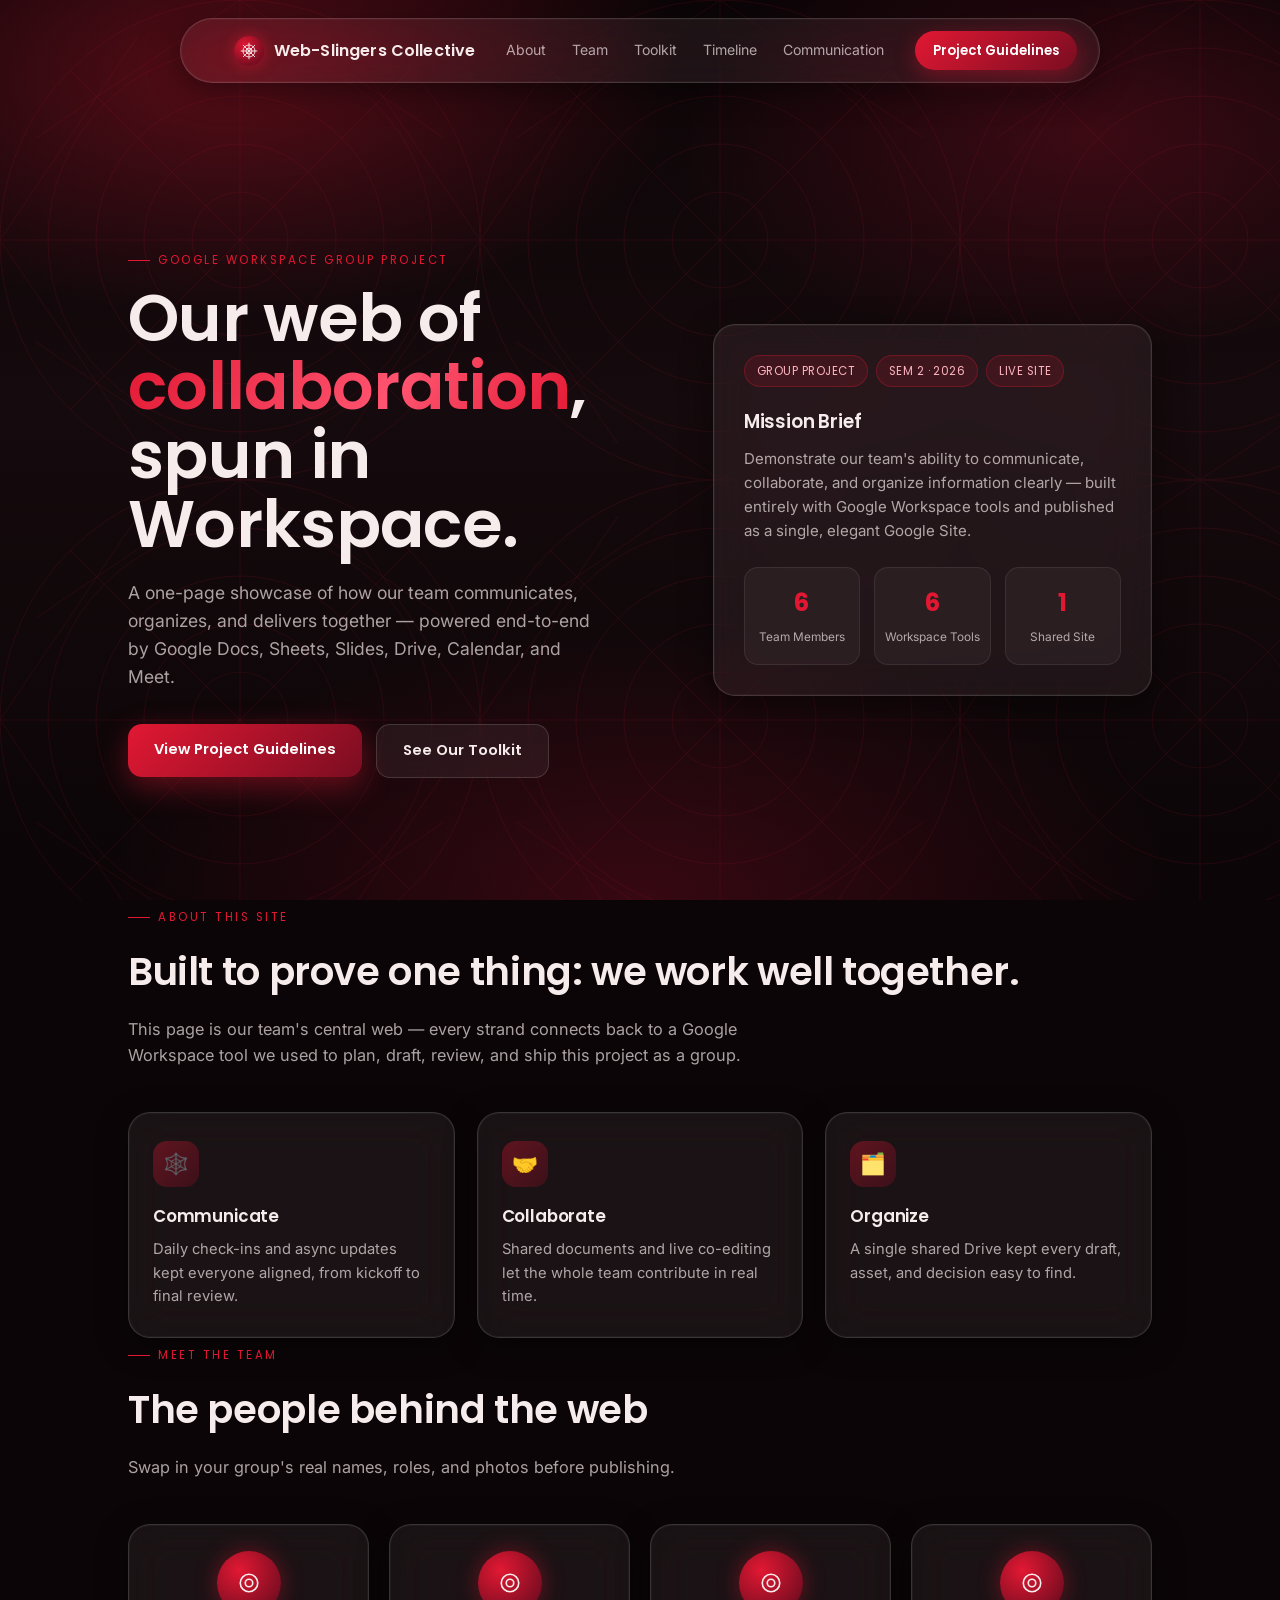
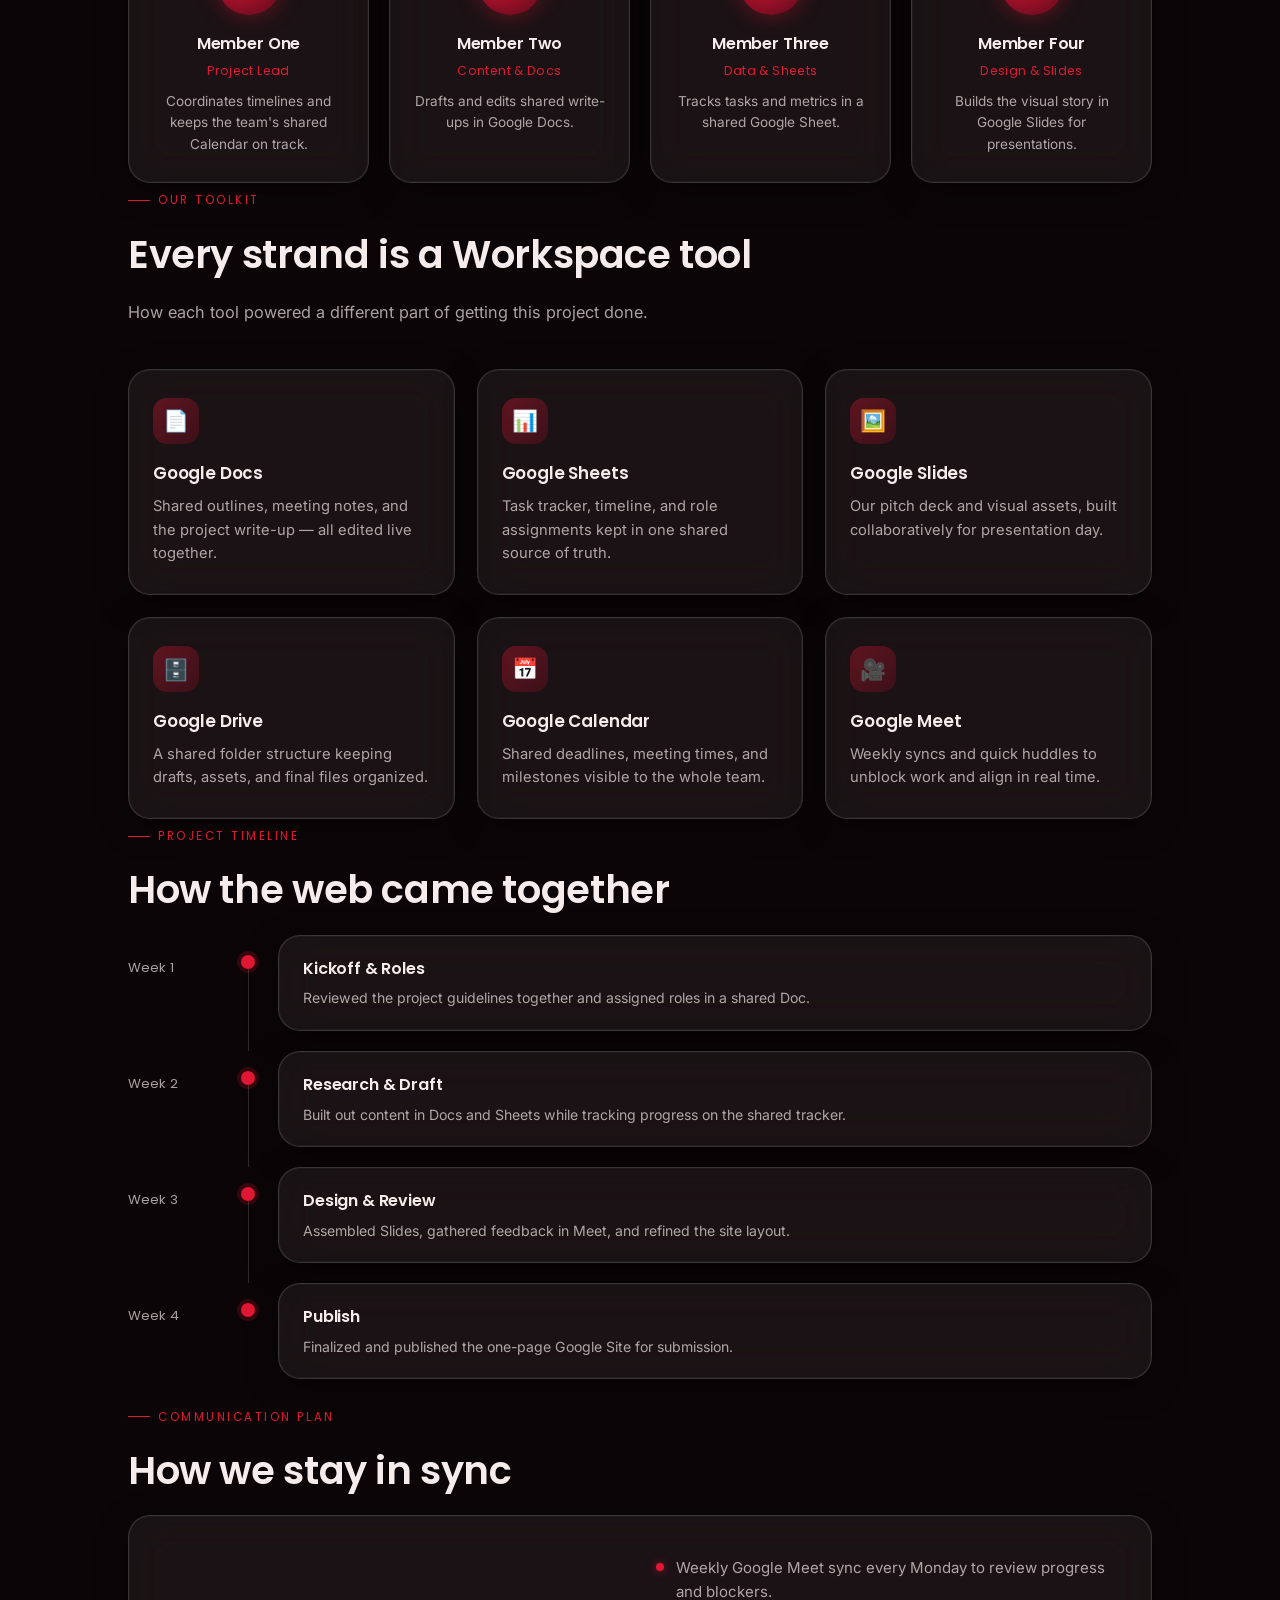
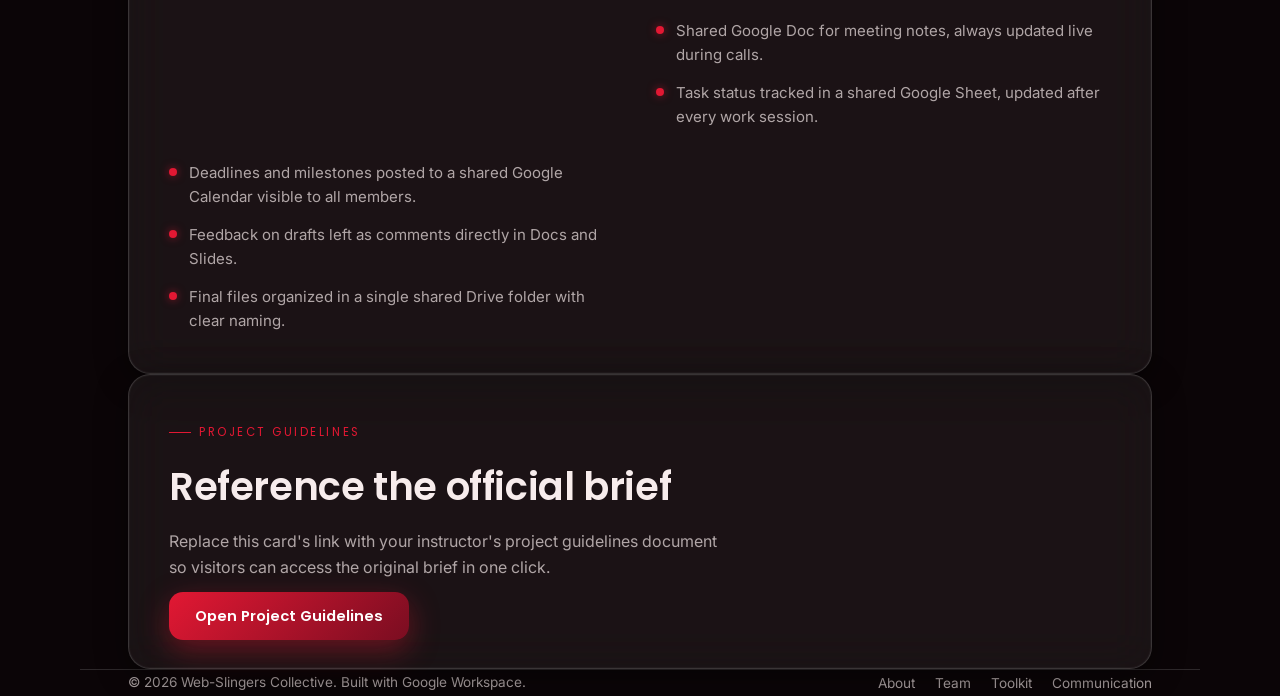
==== spiderman-brand-kit/index.html @ 22da1ca7 "Add Spider-Man-inspired brand kit draft for Google Site Elegant crimson, liquid-glass one-page mocku" ====
<!DOCTYPE html>
<html lang="en">
<head>
<meta charset="UTF-8" />
<meta name="viewport" content="width=device-width, initial-scale=1.0" />
<title>Web-Slingers Collective — Google Workspace Project</title>
<meta name="description" content="Brand kit draft: a Spider-Man-inspired, elegant crimson, liquid-glass one-page site demonstrating team communication, collaboration, and organization with Google Workspace." />
<link rel="preconnect" href="https://fonts.googleapis.com">
<link rel="preconnect" href="https://fonts.gstatic.com" crossorigin>
<link href="https://fonts.googleapis.com/css2?family=Poppins:wght@500;600;700&family=Inter:wght@400;500;600&display=swap" rel="stylesheet">
<link rel="icon" href="data:image/svg+xml,%3Csvg xmlns='http://www.w3.org/2000/svg' viewBox='0 0 32 32'%3E%3Ccircle cx='16' cy='16' r='16' fill='%23b3122f'/%3E%3Cg stroke='%23f7ecec' stroke-width='1' fill='none'%3E%3Ccircle cx='16' cy='16' r='6'/%3E%3Ccircle cx='16' cy='16' r='11'/%3E%3Cline x1='16' y1='2' x2='16' y2='30'/%3E%3Cline x1='2' y1='16' x2='30' y2='16'/%3E%3Cline x1='6' y1='6' x2='26' y2='26'/%3E%3Cline x1='26' y1='6' x2='6' y2='26'/%3E%3C/g%3E%3C/svg%3E">
<link rel="stylesheet" href="styles.css" />
</head>
<body>

<div class="web-backdrop" aria-hidden="true"></div>
<div class="web-lines" aria-hidden="true"></div>

<nav class="glass">
  <div class="brand">
    <span class="brand-mark">
      <svg viewBox="0 0 24 24" fill="none" stroke="#f7ecec" stroke-width="1.2"><circle cx="12" cy="12" r="4"/><circle cx="12" cy="12" r="8"/><line x1="12" y1="1" x2="12" y2="23"/><line x1="1" y1="12" x2="23" y2="12"/><line x1="4" y1="4" x2="20" y2="20"/><line x1="20" y1="4" x2="4" y2="20"/></svg>
    </span>
    Web-Slingers Collective
  </div>
  <ul class="nav-links">
    <li><a href="#about">About</a></li>
    <li><a href="#team">Team</a></li>
    <li><a href="#toolkit">Toolkit</a></li>
    <li><a href="#timeline">Timeline</a></li>
    <li><a href="#comms">Communication</a></li>
  </ul>
  <a class="nav-cta" href="#guidelines">Project Guidelines</a>
</nav>

<main>

  <!-- HERO -->
  <section class="hero wrap">
    <div class="hero-grid">
      <div>
        <p class="eyebrow">Google Workspace Group Project</p>
        <h1>Our web of <span>collaboration</span>, spun in Workspace.</h1>
        <p class="lede">
          A one-page showcase of how our team communicates, organizes, and delivers together —
          powered end-to-end by Google Docs, Sheets, Slides, Drive, Calendar, and Meet.
        </p>
        <div class="hero-actions">
          <a class="btn-primary" href="#guidelines">View Project Guidelines</a>
          <a class="btn-ghost" href="#toolkit">See Our Toolkit</a>
        </div>
      </div>

      <div class="hero-card glass">
        <div class="tag-row">
          <span class="tag">GROUP PROJECT</span>
          <span class="tag">SEM 2 · 2026</span>
          <span class="tag">LIVE SITE</span>
        </div>
        <h3>Mission Brief</h3>
        <p style="color:var(--text-muted); font-size:0.94rem; margin-top:10px;">
          Demonstrate our team's ability to communicate, collaborate, and organize
          information clearly — built entirely with Google Workspace tools and
          published as a single, elegant Google Site.
        </p>
        <div class="stat-row">
          <div class="stat"><strong>6</strong><span>Team Members</span></div>
          <div class="stat"><strong>6</strong><span>Workspace Tools</span></div>
          <div class="stat"><strong>1</strong><span>Shared Site</span></div>
        </div>
      </div>
    </div>
  </section>

  <!-- ABOUT -->
  <section id="about" class="wrap">
    <p class="eyebrow">About This Site</p>
    <h2>Built to prove one thing: we work well together.</h2>
    <p class="section-lede">
      This page is our team's central web — every strand connects back to a Google Workspace
      tool we used to plan, draft, review, and ship this project as a group.
    </p>
    <div class="card-grid">
      <div class="card glass">
        <div class="card-icon">🕸️</div>
        <h3>Communicate</h3>
        <p>Daily check-ins and async updates kept everyone aligned, from kickoff to final review.</p>
      </div>
      <div class="card glass">
        <div class="card-icon">🤝</div>
        <h3>Collaborate</h3>
        <p>Shared documents and live co-editing let the whole team contribute in real time.</p>
      </div>
      <div class="card glass">
        <div class="card-icon">🗂️</div>
        <h3>Organize</h3>
        <p>A single shared Drive kept every draft, asset, and decision easy to find.</p>
      </div>
    </div>
  </section>

  <!-- TEAM -->
  <section id="team" class="wrap">
    <p class="eyebrow">Meet the Team</p>
    <h2>The people behind the web</h2>
    <p class="section-lede">Swap in your group's real names, roles, and photos before publishing.</p>
    <div class="team-grid">
      <div class="member glass">
        <div class="avatar"><svg viewBox="0 0 24 24" fill="none" stroke="#f7ecec" stroke-width="1.3"><circle cx="12" cy="12" r="3"/><circle cx="12" cy="12" r="7"/></svg></div>
        <h3>Member One</h3>
        <p class="role">Project Lead</p>
        <p class="desc">Coordinates timelines and keeps the team's shared Calendar on track.</p>
      </div>
      <div class="member glass">
        <div class="avatar"><svg viewBox="0 0 24 24" fill="none" stroke="#f7ecec" stroke-width="1.3"><circle cx="12" cy="12" r="3"/><circle cx="12" cy="12" r="7"/></svg></div>
        <h3>Member Two</h3>
        <p class="role">Content &amp; Docs</p>
        <p class="desc">Drafts and edits shared write-ups in Google Docs.</p>
      </div>
      <div class="member glass">
        <div class="avatar"><svg viewBox="0 0 24 24" fill="none" stroke="#f7ecec" stroke-width="1.3"><circle cx="12" cy="12" r="3"/><circle cx="12" cy="12" r="7"/></svg></div>
        <h3>Member Three</h3>
        <p class="role">Data &amp; Sheets</p>
        <p class="desc">Tracks tasks and metrics in a shared Google Sheet.</p>
      </div>
      <div class="member glass">
        <div class="avatar"><svg viewBox="0 0 24 24" fill="none" stroke="#f7ecec" stroke-width="1.3"><circle cx="12" cy="12" r="3"/><circle cx="12" cy="12" r="7"/></svg></div>
        <h3>Member Four</h3>
        <p class="role">Design &amp; Slides</p>
        <p class="desc">Builds the visual story in Google Slides for presentations.</p>
      </div>
    </div>
  </section>

  <!-- TOOLKIT -->
  <section id="toolkit" class="wrap">
    <p class="eyebrow">Our Toolkit</p>
    <h2>Every strand is a Workspace tool</h2>
    <p class="section-lede">How each tool powered a different part of getting this project done.</p>
    <div class="card-grid">
      <div class="card glass">
        <div class="card-icon">📄</div>
        <h3>Google Docs</h3>
        <p>Shared outlines, meeting notes, and the project write-up — all edited live together.</p>
      </div>
      <div class="card glass">
        <div class="card-icon">📊</div>
        <h3>Google Sheets</h3>
        <p>Task tracker, timeline, and role assignments kept in one shared source of truth.</p>
      </div>
      <div class="card glass">
        <div class="card-icon">🖼️</div>
        <h3>Google Slides</h3>
        <p>Our pitch deck and visual assets, built collaboratively for presentation day.</p>
      </div>
      <div class="card glass">
        <div class="card-icon">🗄️</div>
        <h3>Google Drive</h3>
        <p>A shared folder structure keeping drafts, assets, and final files organized.</p>
      </div>
      <div class="card glass">
        <div class="card-icon">📅</div>
        <h3>Google Calendar</h3>
        <p>Shared deadlines, meeting times, and milestones visible to the whole team.</p>
      </div>
      <div class="card glass">
        <div class="card-icon">🎥</div>
        <h3>Google Meet</h3>
        <p>Weekly syncs and quick huddles to unblock work and align in real time.</p>
      </div>
    </div>
  </section>

  <!-- TIMELINE -->
  <section id="timeline" class="wrap">
    <p class="eyebrow">Project Timeline</p>
    <h2>How the web came together</h2>
    <div class="timeline">
      <div class="timeline-item">
        <div class="tl-date">Week 1</div>
        <div class="tl-line"><div class="tl-dot"></div><div class="tl-bar"></div></div>
        <div class="tl-card glass"><h3>Kickoff &amp; Roles</h3><p>Reviewed the project guidelines together and assigned roles in a shared Doc.</p></div>
      </div>
      <div class="timeline-item">
        <div class="tl-date">Week 2</div>
        <div class="tl-line"><div class="tl-dot"></div><div class="tl-bar"></div></div>
        <div class="tl-card glass"><h3>Research &amp; Draft</h3><p>Built out content in Docs and Sheets while tracking progress on the shared tracker.</p></div>
      </div>
      <div class="timeline-item">
        <div class="tl-date">Week 3</div>
        <div class="tl-line"><div class="tl-dot"></div><div class="tl-bar"></div></div>
        <div class="tl-card glass"><h3>Design &amp; Review</h3><p>Assembled Slides, gathered feedback in Meet, and refined the site layout.</p></div>
      </div>
      <div class="timeline-item">
        <div class="tl-date">Week 4</div>
        <div class="tl-line"><div class="tl-dot"></div></div>
        <div class="tl-card glass"><h3>Publish</h3><p>Finalized and published the one-page Google Site for submission.</p></div>
      </div>
    </div>
  </section>

  <!-- COMMUNICATION PLAN -->
  <section id="comms" class="wrap">
    <p class="eyebrow">Communication Plan</p>
    <h2>How we stay in sync</h2>
    <div class="plan-panel glass">
      <ul>
        <li>Weekly Google Meet sync every Monday to review progress and blockers.</li>
        <li>Shared Google Doc for meeting notes, always updated live during calls.</li>
        <li>Task status tracked in a shared Google Sheet, updated after every work session.</li>
      </ul>
      <ul>
        <li>Deadlines and milestones posted to a shared Google Calendar visible to all members.</li>
        <li>Feedback on drafts left as comments directly in Docs and Slides.</li>
        <li>Final files organized in a single shared Drive folder with clear naming.</li>
      </ul>
    </div>
  </section>

  <!-- GUIDELINES -->
  <section id="guidelines" class="wrap">
    <div class="hero-card glass" style="padding:40px;">
      <p class="eyebrow">Project Guidelines</p>
      <h2 style="margin-bottom:12px;">Reference the official brief</h2>
      <p style="color:var(--text-muted); max-width:560px; margin-bottom:22px;">
        Replace this card's link with your instructor's project guidelines document
        so visitors can access the original brief in one click.
      </p>
      <a class="btn-primary" href="#" target="_blank" rel="noopener">Open Project Guidelines</a>
    </div>
  </section>

</main>

<footer class="wrap">
  <div class="footer-row">
    <p>&copy; 2026 Web-Slingers Collective. Built with Google Workspace.</p>
    <ul class="footer-links">
      <li><a href="#about">About</a></li>
      <li><a href="#team">Team</a></li>
      <li><a href="#toolkit">Toolkit</a></li>
      <li><a href="#comms">Communication</a></li>
    </ul>
  </div>
</footer>

</body>
</html>
---- spiderman-brand-kit/styles.css ----
/* ============================================================
   Web-Slingers Collective — Spider-Man-inspired brand kit
   Elegant crimson + liquid glass
   ============================================================ */

:root {
  --crimson: #b3122f;
  --crimson-deep: #7a0d21;
  --crimson-bright: #e21833;
  --ink: #0b0507;
  --ink-soft: #150a0d;
  --paper: #f7ecec;
  --glass-fill: rgba(255, 255, 255, 0.06);
  --glass-fill-strong: rgba(255, 255, 255, 0.1);
  --glass-border: rgba(255, 255, 255, 0.14);
  --glass-shadow: 0 8px 32px rgba(0, 0, 0, 0.45), 0 0 0 1px rgba(255, 255, 255, 0.03) inset;
  --text-primary: #f7ecec;
  --text-muted: rgba(247, 236, 236, 0.68);
  --radius: 22px;
  --font-display: "Poppins", "Segoe UI", system-ui, sans-serif;
  --font-body: "Inter", "Segoe UI", system-ui, sans-serif;
}

* { margin: 0; padding: 0; box-sizing: border-box; }

html { scroll-behavior: smooth; }

body {
  font-family: var(--font-body);
  color: var(--text-primary);
  background: var(--ink);
  overflow-x: hidden;
  line-height: 1.6;
}

/* ---------- background: web lines + glow ---------- */

.web-backdrop {
  position: fixed;
  inset: 0;
  z-index: -2;
  background:
    radial-gradient(ellipse 60% 45% at 18% 8%, rgba(226, 24, 51, 0.35), transparent 60%),
    radial-gradient(ellipse 55% 40% at 85% 15%, rgba(179, 18, 47, 0.28), transparent 60%),
    radial-gradient(ellipse 70% 50% at 50% 100%, rgba(122, 13, 33, 0.4), transparent 60%),
    linear-gradient(180deg, #0b0507 0%, #150a0d 45%, #0b0507 100%);
}

.web-lines {
  position: fixed;
  inset: 0;
  z-index: -1;
  opacity: 0.16;
  pointer-events: none;
  background-image: url("data:image/svg+xml,%3Csvg xmlns='http://www.w3.org/2000/svg' width='400' height='400' viewBox='0 0 400 400'%3E%3Cg fill='none' stroke='%23e21833' stroke-width='0.6'%3E%3Ccircle cx='200' cy='200' r='40'/%3E%3Ccircle cx='200' cy='200' r='80'/%3E%3Ccircle cx='200' cy='200' r='120'/%3E%3Ccircle cx='200' cy='200' r='160'/%3E%3Ccircle cx='200' cy='200' r='200'/%3E%3Cline x1='200' y1='0' x2='200' y2='400'/%3E%3Cline x1='0' y1='200' x2='400' y2='200'/%3E%3Cline x1='58' y1='58' x2='342' y2='342'/%3E%3Cline x1='342' y1='58' x2='58' y2='342'/%3E%3Cline x1='200' y1='0' x2='30' y2='115'/%3E%3Cline x1='200' y1='0' x2='370' y2='115'/%3E%3Cline x1='400' y1='200' x2='285' y2='30'/%3E%3Cline x1='400' y1='200' x2='285' y2='370'/%3E%3Cline x1='200' y1='400' x2='370' y2='285'/%3E%3Cline x1='200' y1='400' x2='30' y2='285'/%3E%3Cline x1='0' y1='200' x2='115' y2='30'/%3E%3Cline x1='0' y1='200' x2='115' y2='370'/%3E%3C/g%3E%3C/svg%3E");
  background-size: 480px 480px;
  background-repeat: repeat;
}

/* ---------- glass utility ---------- */

.glass {
  background: var(--glass-fill);
  backdrop-filter: blur(22px) saturate(140%);
  -webkit-backdrop-filter: blur(22px) saturate(140%);
  border: 1px solid var(--glass-border);
  border-radius: var(--radius);
  box-shadow: var(--glass-shadow);
}

.glass::before {
  content: "";
}

/* ---------- layout shell ---------- */

.wrap {
  max-width: 1120px;
  margin: 0 auto;
  padding: 0 clamp(20px, 4vw, 48px);
}

section { padding: clamp(64px, 10vw, 120px) 0; position: relative; }

.eyebrow {
  display: inline-flex;
  align-items: center;
  gap: 8px;
  font-family: var(--font-display);
  font-size: 0.72rem;
  letter-spacing: 0.22em;
  text-transform: uppercase;
  color: var(--crimson-bright);
  margin-bottom: 14px;
}

.eyebrow::before {
  content: "";
  width: 22px;
  height: 1px;
  background: var(--crimson-bright);
  display: inline-block;
}

h1, h2, h3 {
  font-family: var(--font-display);
  font-weight: 600;
  letter-spacing: -0.01em;
}

h2 {
  font-size: clamp(1.7rem, 3.2vw, 2.4rem);
  margin-bottom: 14px;
}

.section-lede {
  color: var(--text-muted);
  max-width: 640px;
  font-size: 1.02rem;
  margin-bottom: 44px;
}

/* ---------- nav ---------- */

nav.glass {
  position: fixed;
  top: 18px;
  left: 50%;
  transform: translateX(-50%);
  z-index: 50;
  width: min(920px, calc(100% - 32px));
  display: flex;
  align-items: center;
  justify-content: space-between;
  padding: 12px 22px;
  border-radius: 999px;
}

.brand {
  display: flex;
  align-items: center;
  gap: 10px;
  font-family: var(--font-display);
  font-weight: 600;
  font-size: 1rem;
  letter-spacing: 0.01em;
}

.brand-mark {
  width: 30px;
  height: 30px;
  border-radius: 50%;
  background: radial-gradient(circle at 35% 30%, var(--crimson-bright), var(--crimson-deep) 70%);
  display: grid;
  place-items: center;
  box-shadow: 0 0 14px rgba(226, 24, 51, 0.55);
  flex-shrink: 0;
}

.brand-mark svg { width: 18px; height: 18px; }

.nav-links {
  display: flex;
  gap: 26px;
  list-style: none;
  font-size: 0.88rem;
}

.nav-links a {
  color: var(--text-muted);
  text-decoration: none;
  transition: color 0.2s ease;
}

.nav-links a:hover { color: var(--text-primary); }

.nav-cta {
  font-family: var(--font-display);
  font-size: 0.82rem;
  font-weight: 600;
  color: #fff;
  background: linear-gradient(135deg, var(--crimson-bright), var(--crimson-deep));
  padding: 9px 18px;
  border-radius: 999px;
  text-decoration: none;
  box-shadow: 0 6px 20px rgba(226, 24, 51, 0.35);
  transition: transform 0.2s ease, box-shadow 0.2s ease;
  white-space: nowrap;
}

.nav-cta:hover { transform: translateY(-1px); box-shadow: 0 10px 26px rgba(226, 24, 51, 0.5); }

.nav-toggle { display: none; }

/* ---------- hero ---------- */

.hero {
  min-height: 100vh;
  display: flex;
  align-items: center;
  padding-top: 120px;
}

.hero-grid {
  display: grid;
  grid-template-columns: 1.1fr 0.9fr;
  gap: 48px;
  align-items: center;
}

.hero h1 {
  font-size: clamp(2.4rem, 5.4vw, 4.1rem);
  line-height: 1.05;
  margin-bottom: 20px;
}

.hero h1 span {
  background: linear-gradient(120deg, var(--crimson-bright), #ff5470 60%, var(--crimson-bright));
  -webkit-background-clip: text;
  background-clip: text;
  color: transparent;
}

.hero p.lede {
  color: var(--text-muted);
  font-size: 1.1rem;
  max-width: 480px;
  margin-bottom: 32px;
}

.hero-actions { display: flex; gap: 14px; flex-wrap: wrap; }

.btn-primary {
  font-family: var(--font-display);
  font-weight: 600;
  font-size: 0.92rem;
  color: #fff;
  background: linear-gradient(135deg, var(--crimson-bright), var(--crimson-deep));
  padding: 14px 26px;
  border-radius: 14px;
  text-decoration: none;
  box-shadow: 0 10px 30px rgba(226, 24, 51, 0.4);
  transition: transform 0.2s ease, box-shadow 0.2s ease;
}

.btn-primary:hover { transform: translateY(-2px); box-shadow: 0 14px 36px rgba(226, 24, 51, 0.55); }

.btn-ghost {
  font-family: var(--font-display);
  font-weight: 600;
  font-size: 0.92rem;
  color: var(--text-primary);
  background: var(--glass-fill);
  border: 1px solid var(--glass-border);
  backdrop-filter: blur(16px);
  padding: 14px 26px;
  border-radius: 14px;
  text-decoration: none;
  transition: background 0.2s ease, transform 0.2s ease;
}

.btn-ghost:hover { background: var(--glass-fill-strong); transform: translateY(-2px); }

.hero-card {
  padding: 30px;
  position: relative;
}

.hero-card .tag-row { display: flex; gap: 8px; margin-bottom: 20px; flex-wrap: wrap; }

.tag {
  font-size: 0.72rem;
  font-family: var(--font-display);
  letter-spacing: 0.04em;
  padding: 6px 12px;
  border-radius: 999px;
  background: rgba(226, 24, 51, 0.14);
  border: 1px solid rgba(226, 24, 51, 0.3);
  color: #ffb3c0;
}

.hero-card .stat-row {
  display: grid;
  grid-template-columns: repeat(3, 1fr);
  gap: 14px;
  margin-top: 24px;
}

.stat {
  text-align: center;
  padding: 16px 8px;
  border-radius: 14px;
  background: rgba(255, 255, 255, 0.04);
  border: 1px solid rgba(255, 255, 255, 0.08);
}

.stat strong {
  display: block;
  font-family: var(--font-display);
  font-size: 1.5rem;
  color: var(--crimson-bright);
}

.stat span { font-size: 0.74rem; color: var(--text-muted); }

/* ---------- grid cards ---------- */

.card-grid {
  display: grid;
  grid-template-columns: repeat(3, 1fr);
  gap: 22px;
}

.card {
  padding: 28px 24px;
  transition: transform 0.25s ease, border-color 0.25s ease;
}

.card:hover { transform: translateY(-4px); border-color: rgba(226, 24, 51, 0.4); }

.card-icon {
  width: 46px;
  height: 46px;
  border-radius: 14px;
  display: grid;
  place-items: center;
  background: linear-gradient(135deg, rgba(226, 24, 51, 0.35), rgba(122, 13, 33, 0.35));
  margin-bottom: 16px;
  font-size: 1.3rem;
}

.card h3 { font-size: 1.05rem; margin-bottom: 8px; }
.card p { color: var(--text-muted); font-size: 0.92rem; }

/* ---------- team ---------- */

.team-grid {
  display: grid;
  grid-template-columns: repeat(4, 1fr);
  gap: 20px;
}

.member {
  padding: 26px 20px;
  text-align: center;
}

.avatar {
  width: 64px;
  height: 64px;
  border-radius: 50%;
  margin: 0 auto 16px;
  background: radial-gradient(circle at 35% 30%, var(--crimson-bright), var(--crimson-deep) 75%);
  display: grid;
  place-items: center;
  box-shadow: 0 0 22px rgba(226, 24, 51, 0.4);
}

.avatar svg { width: 30px; height: 30px; }

.member h3 { font-size: 1rem; margin-bottom: 4px; }
.member .role { color: var(--crimson-bright); font-size: 0.78rem; font-family: var(--font-display); letter-spacing: 0.03em; margin-bottom: 10px; }
.member p.desc { font-size: 0.85rem; color: var(--text-muted); }

/* ---------- timeline ---------- */

.timeline { display: flex; flex-direction: column; gap: 0; }

.timeline-item {
  display: grid;
  grid-template-columns: 90px 24px 1fr;
  gap: 18px;
}

.timeline-item .tl-date {
  font-family: var(--font-display);
  font-size: 0.82rem;
  color: var(--text-muted);
  padding-top: 22px;
}

.timeline-item .tl-line {
  display: flex;
  flex-direction: column;
  align-items: center;
}

.tl-dot {
  width: 14px;
  height: 14px;
  border-radius: 50%;
  margin-top: 20px;
  background: var(--crimson-bright);
  box-shadow: 0 0 0 4px rgba(226, 24, 51, 0.18);
}

.tl-bar { flex: 1; width: 1px; background: var(--glass-border); }

.timeline-item:last-child .tl-bar { display: none; }

.tl-card {
  padding: 20px 24px;
  margin-bottom: 20px;
}

.tl-card h3 { font-size: 1rem; margin-bottom: 6px; }
.tl-card p { color: var(--text-muted); font-size: 0.88rem; }

/* ---------- comms plan ---------- */

.plan-panel { padding: 40px; display: grid; grid-template-columns: 1fr 1fr; gap: 32px; }

.plan-panel ul { list-style: none; display: flex; flex-direction: column; gap: 14px; }

.plan-panel li {
  display: flex;
  gap: 12px;
  align-items: flex-start;
  font-size: 0.94rem;
  color: var(--text-muted);
}

.plan-panel li::before {
  content: "";
  width: 8px;
  height: 8px;
  margin-top: 7px;
  border-radius: 50%;
  background: var(--crimson-bright);
  flex-shrink: 0;
  box-shadow: 0 0 8px rgba(226, 24, 51, 0.6);
}

/* ---------- footer ---------- */

footer {
  padding: 50px 0 40px;
  border-top: 1px solid var(--glass-border);
  margin-top: 40px;
}

.footer-row {
  display: flex;
  justify-content: space-between;
  align-items: center;
  flex-wrap: wrap;
  gap: 16px;
}

.footer-row p { color: var(--text-muted); font-size: 0.85rem; }

.footer-links { display: flex; gap: 20px; list-style: none; }
.footer-links a { color: var(--text-muted); text-decoration: none; font-size: 0.85rem; }
.footer-links a:hover { color: var(--crimson-bright); }

/* ---------- responsive ---------- */

@media (max-width: 860px) {
  .hero-grid { grid-template-columns: 1fr; }
  .card-grid { grid-template-columns: repeat(2, 1fr); }
  .team-grid { grid-template-columns: repeat(2, 1fr); }
  .plan-panel { grid-template-columns: 1fr; }
  .nav-links { display: none; }
}

@media (max-width: 560px) {
  .card-grid { grid-template-columns: 1fr; }
  .team-grid { grid-template-columns: 1fr; }
  .timeline-item { grid-template-columns: 70px 20px 1fr; }
  .hero-card .stat-row { grid-template-columns: 1fr; }
}
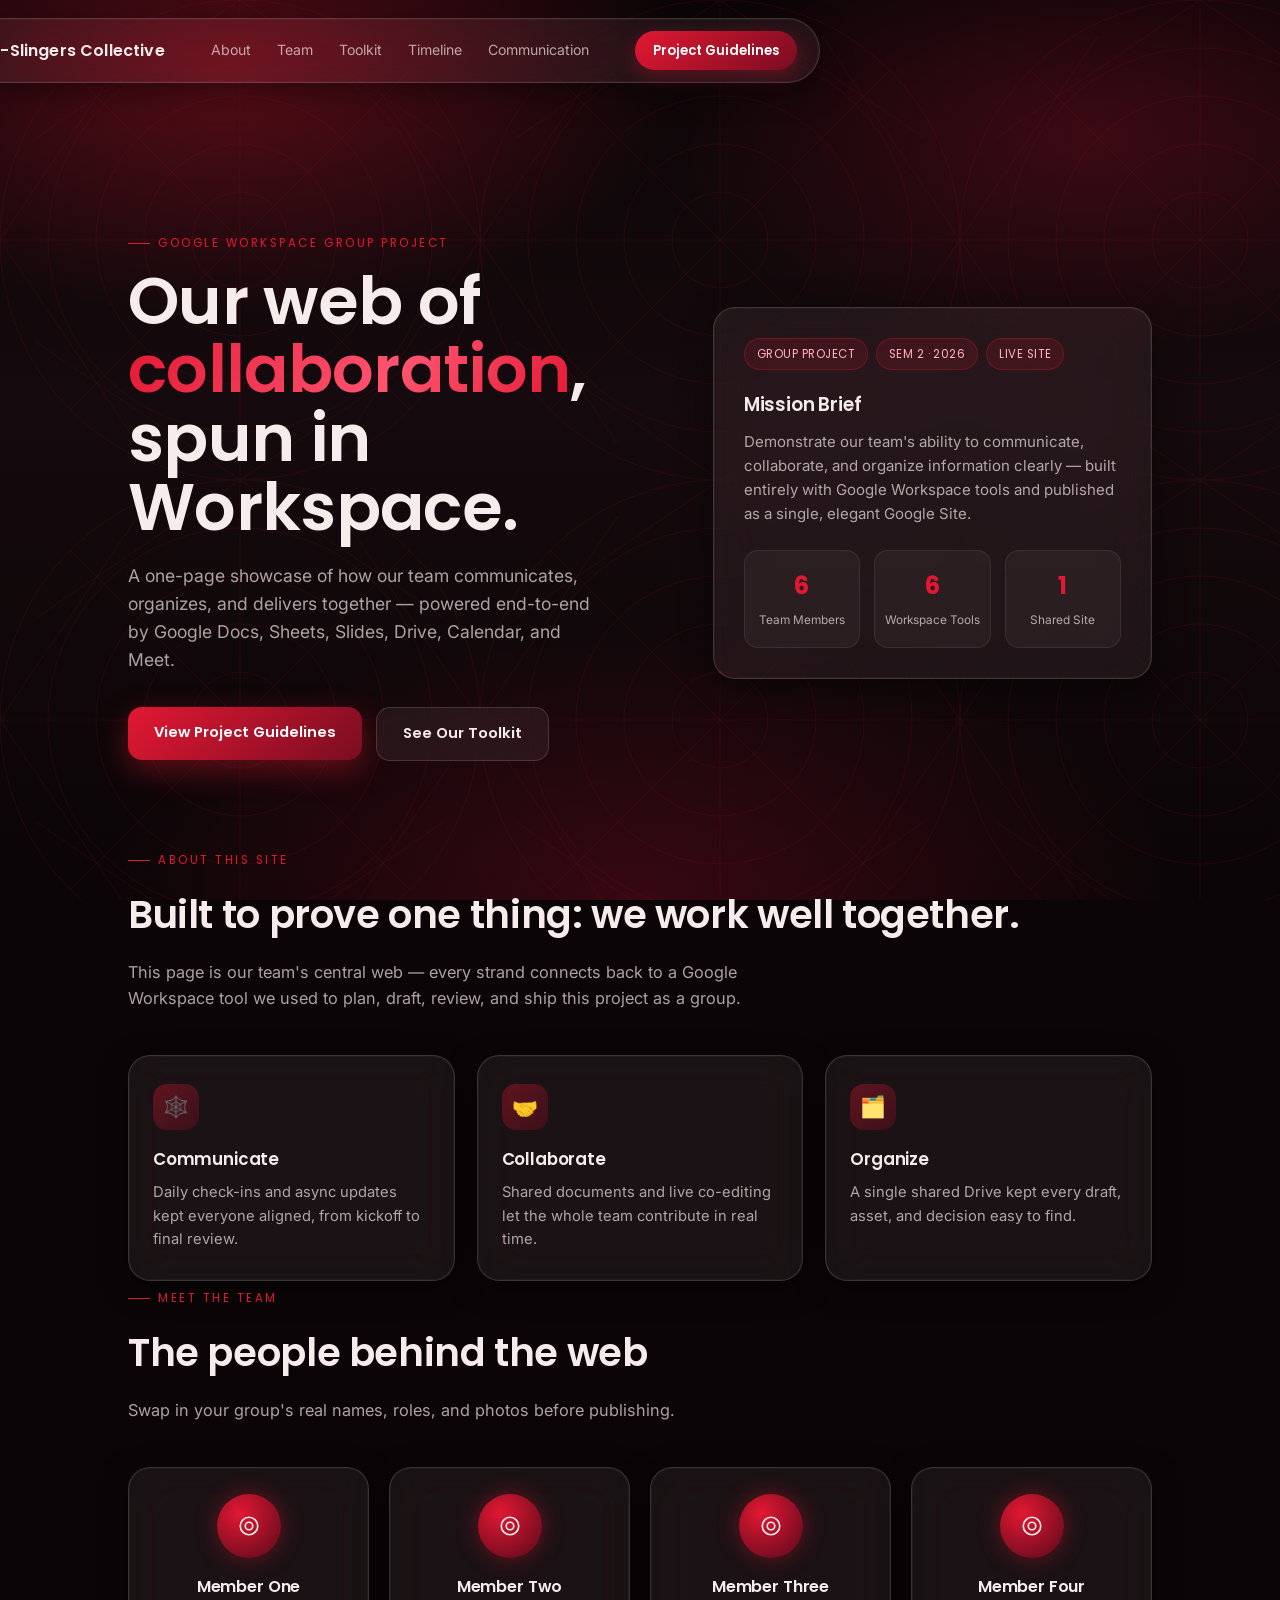
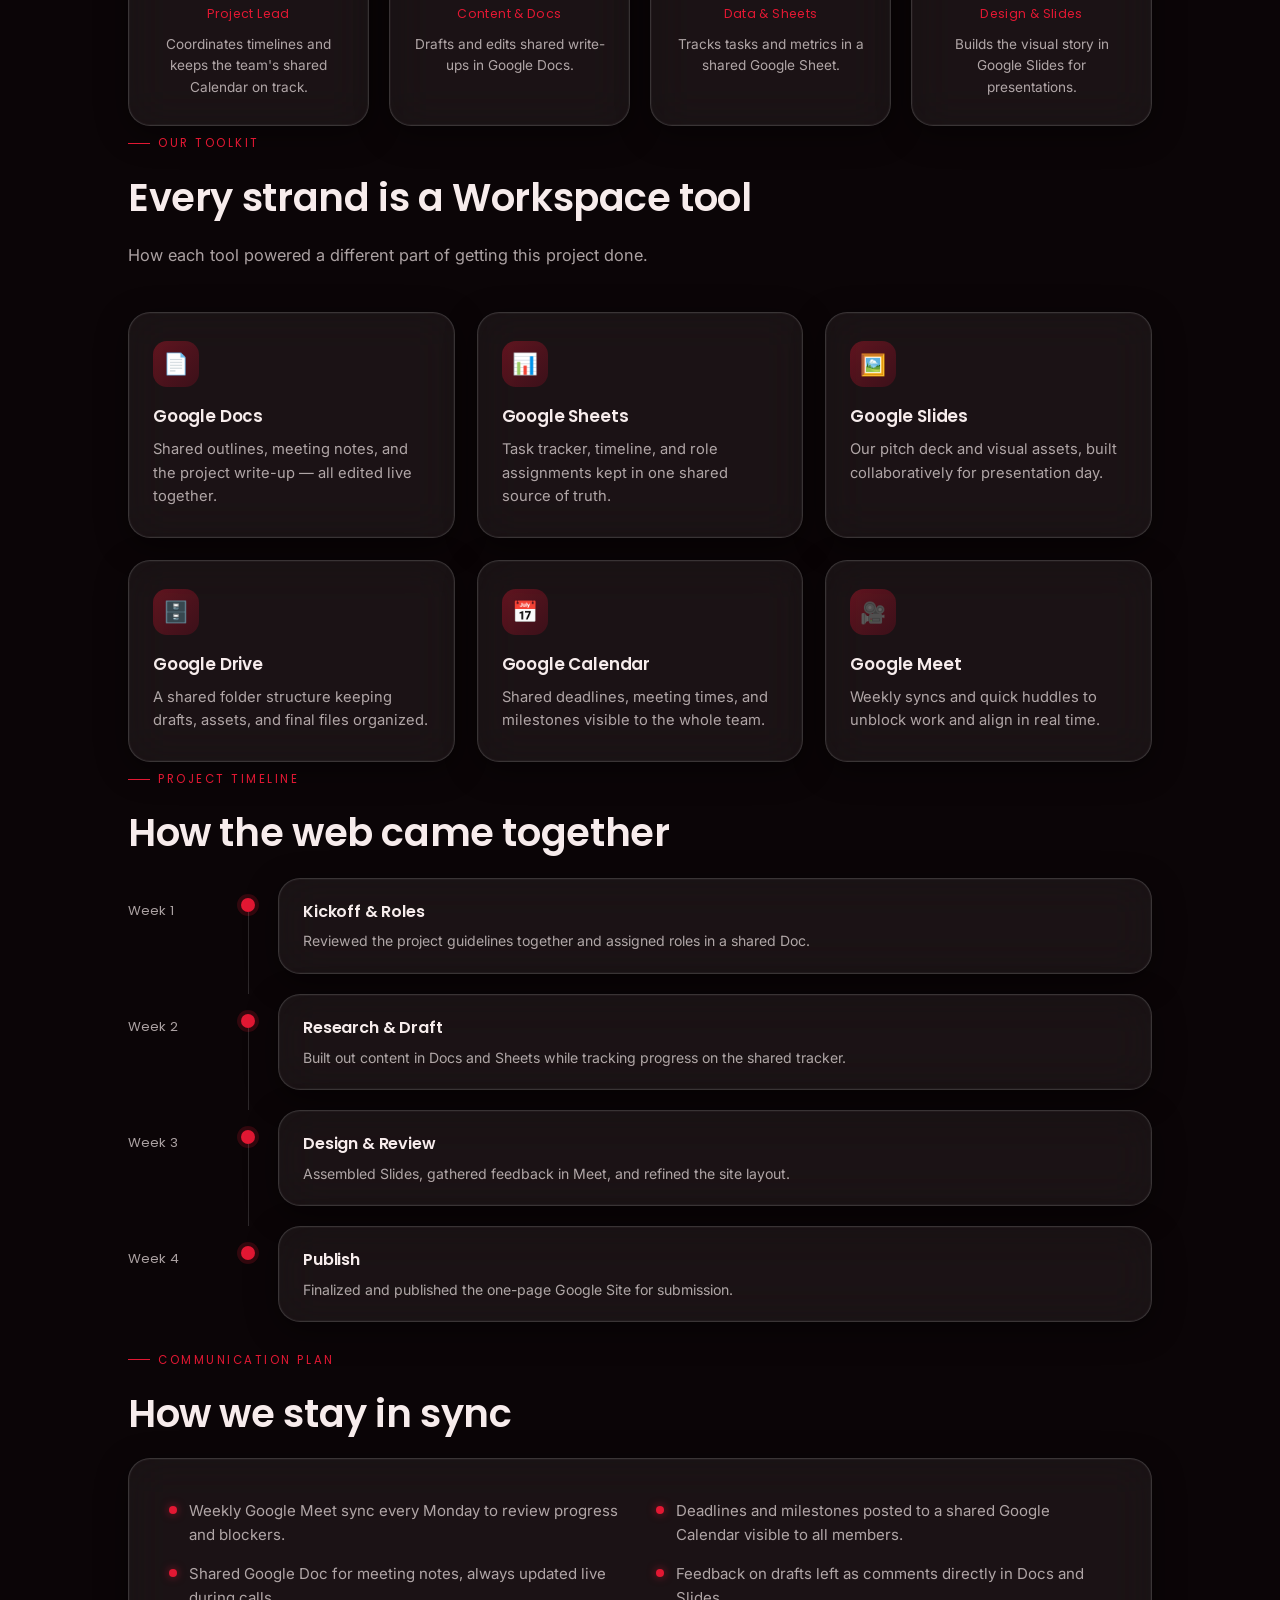
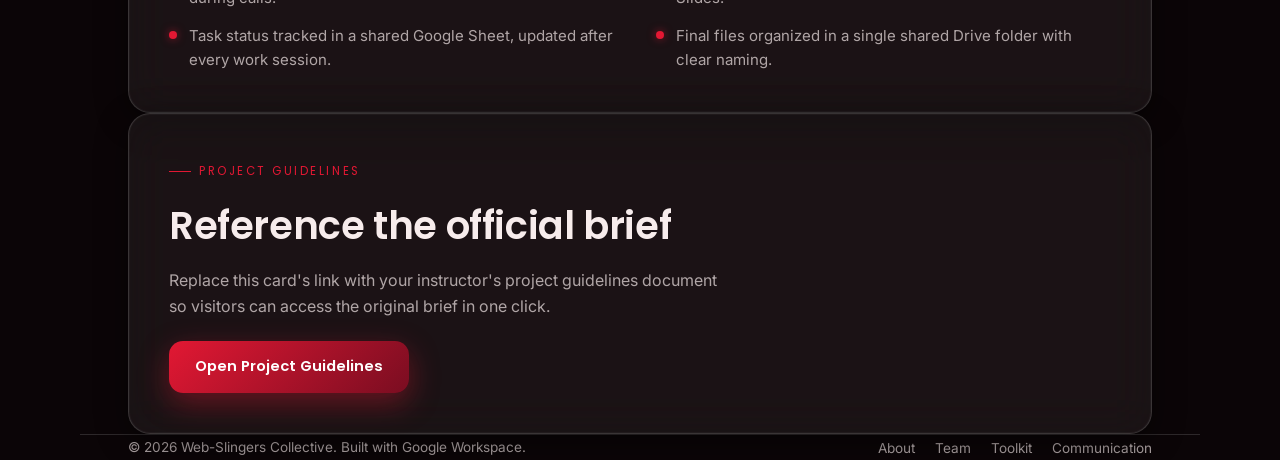
==== commit f528e08c: "Consolidate brand kit into a single self-contained HTML file Inline all CSS so the page has no exter" ====
--- a/spiderman-brand-kit/index.html
+++ b/spiderman-brand-kit/index.html
@@ -9,7 +9,479 @@
 <link rel="preconnect" href="https://fonts.gstatic.com" crossorigin>
 <link href="https://fonts.googleapis.com/css2?family=Poppins:wght@500;600;700&family=Inter:wght@400;500;600&display=swap" rel="stylesheet">
 <link rel="icon" href="data:image/svg+xml,%3Csvg xmlns='http://www.w3.org/2000/svg' viewBox='0 0 32 32'%3E%3Ccircle cx='16' cy='16' r='16' fill='%23b3122f'/%3E%3Cg stroke='%23f7ecec' stroke-width='1' fill='none'%3E%3Ccircle cx='16' cy='16' r='6'/%3E%3Ccircle cx='16' cy='16' r='11'/%3E%3Cline x1='16' y1='2' x2='16' y2='30'/%3E%3Cline x1='2' y1='16' x2='30' y2='16'/%3E%3Cline x1='6' y1='6' x2='26' y2='26'/%3E%3Cline x1='26' y1='6' x2='6' y2='26'/%3E%3C/g%3E%3C/svg%3E">
-<link rel="stylesheet" href="styles.css" />
+<style>
+/* ============================================================
+   Web-Slingers Collective — Spider-Man-inspired brand kit
+   Elegant crimson + liquid glass
+   Inlined on purpose: pasting this whole file into Google Sites'
+   "Embed code" box requires everything in one <style> block —
+   no external stylesheet reference will resolve there.
+   ============================================================ */
+
+:root {
+  --crimson: #b3122f;
+  --crimson-deep: #7a0d21;
+  --crimson-bright: #e21833;
+  --ink: #0b0507;
+  --ink-soft: #150a0d;
+  --paper: #f7ecec;
+  --glass-fill: rgba(255, 255, 255, 0.06);
+  --glass-fill-strong: rgba(255, 255, 255, 0.1);
+  --glass-border: rgba(255, 255, 255, 0.14);
+  --glass-shadow: 0 8px 32px rgba(0, 0, 0, 0.45), 0 0 0 1px rgba(255, 255, 255, 0.03) inset;
+  --text-primary: #f7ecec;
+  --text-muted: rgba(247, 236, 236, 0.68);
+  --radius: 22px;
+  --font-display: "Poppins", "Segoe UI", system-ui, sans-serif;
+  --font-body: "Inter", "Segoe UI", system-ui, sans-serif;
+}
+
+* { margin: 0; padding: 0; box-sizing: border-box; }
+
+html { scroll-behavior: smooth; }
+
+body {
+  font-family: var(--font-body);
+  color: var(--text-primary);
+  background: var(--ink);
+  overflow-x: hidden;
+  line-height: 1.6;
+}
+
+/* ---------- background: web lines + glow ---------- */
+
+.web-backdrop {
+  position: fixed;
+  inset: 0;
+  z-index: -2;
+  background:
+    radial-gradient(ellipse 60% 45% at 18% 8%, rgba(226, 24, 51, 0.35), transparent 60%),
+    radial-gradient(ellipse 55% 40% at 85% 15%, rgba(179, 18, 47, 0.28), transparent 60%),
+    radial-gradient(ellipse 70% 50% at 50% 100%, rgba(122, 13, 33, 0.4), transparent 60%),
+    linear-gradient(180deg, #0b0507 0%, #150a0d 45%, #0b0507 100%);
+}
+
+.web-lines {
+  position: fixed;
+  inset: 0;
+  z-index: -1;
+  opacity: 0.16;
+  pointer-events: none;
+  background-image: url("data:image/svg+xml,%3Csvg xmlns='http://www.w3.org/2000/svg' width='400' height='400' viewBox='0 0 400 400'%3E%3Cg fill='none' stroke='%23e21833' stroke-width='0.6'%3E%3Ccircle cx='200' cy='200' r='40'/%3E%3Ccircle cx='200' cy='200' r='80'/%3E%3Ccircle cx='200' cy='200' r='120'/%3E%3Ccircle cx='200' cy='200' r='160'/%3E%3Ccircle cx='200' cy='200' r='200'/%3E%3Cline x1='200' y1='0' x2='200' y2='400'/%3E%3Cline x1='0' y1='200' x2='400' y2='200'/%3E%3Cline x1='58' y1='58' x2='342' y2='342'/%3E%3Cline x1='342' y1='58' x2='58' y2='342'/%3E%3Cline x1='200' y1='0' x2='30' y2='115'/%3E%3Cline x1='200' y1='0' x2='370' y2='115'/%3E%3Cline x1='400' y1='200' x2='285' y2='30'/%3E%3Cline x1='400' y1='200' x2='285' y2='370'/%3E%3Cline x1='200' y1='400' x2='370' y2='285'/%3E%3Cline x1='200' y1='400' x2='30' y2='285'/%3E%3Cline x1='0' y1='200' x2='115' y2='30'/%3E%3Cline x1='0' y1='200' x2='115' y2='370'/%3E%3C/g%3E%3C/svg%3E");
+  background-size: 480px 480px;
+  background-repeat: repeat;
+}
+
+/* ---------- glass utility ---------- */
+
+.glass {
+  background: var(--glass-fill);
+  backdrop-filter: blur(22px) saturate(140%);
+  -webkit-backdrop-filter: blur(22px) saturate(140%);
+  border: 1px solid var(--glass-border);
+  border-radius: var(--radius);
+  box-shadow: var(--glass-shadow);
+}
+
+/* ---------- layout shell ---------- */
+
+.wrap {
+  max-width: 1120px;
+  margin: 0 auto;
+  padding: 0 clamp(20px, 4vw, 48px);
+}
+
+section { padding: clamp(64px, 10vw, 120px) 0; position: relative; }
+
+.eyebrow {
+  display: inline-flex;
+  align-items: center;
+  gap: 8px;
+  font-family: var(--font-display);
+  font-size: 0.72rem;
+  letter-spacing: 0.22em;
+  text-transform: uppercase;
+  color: var(--crimson-bright);
+  margin-bottom: 14px;
+}
+
+.eyebrow::before {
+  content: "";
+  width: 22px;
+  height: 1px;
+  background: var(--crimson-bright);
+  display: inline-block;
+}
+
+h1, h2, h3 {
+  font-family: var(--font-display);
+  font-weight: 600;
+  letter-spacing: -0.01em;
+}
+
+h2 {
+  font-size: clamp(1.7rem, 3.2vw, 2.4rem);
+  margin-bottom: 14px;
+}
+
+.section-lede {
+  color: var(--text-muted);
+  max-width: 640px;
+  font-size: 1.02rem;
+  margin-bottom: 44px;
+}
+
+/* ---------- nav ---------- */
+
+nav.glass {
+  position: sticky;
+  top: 18px;
+  left: 50%;
+  transform: translateX(-50%);
+  z-index: 50;
+  width: min(920px, calc(100% - 32px));
+  margin: 18px auto 0;
+  display: flex;
+  align-items: center;
+  justify-content: space-between;
+  padding: 12px 22px;
+  border-radius: 999px;
+}
+
+.brand {
+  display: flex;
+  align-items: center;
+  gap: 10px;
+  font-family: var(--font-display);
+  font-weight: 600;
+  font-size: 1rem;
+  letter-spacing: 0.01em;
+}
+
+.brand-mark {
+  width: 30px;
+  height: 30px;
+  border-radius: 50%;
+  background: radial-gradient(circle at 35% 30%, var(--crimson-bright), var(--crimson-deep) 70%);
+  display: grid;
+  place-items: center;
+  box-shadow: 0 0 14px rgba(226, 24, 51, 0.55);
+  flex-shrink: 0;
+}
+
+.brand-mark svg { width: 18px; height: 18px; }
+
+.nav-links {
+  display: flex;
+  gap: 26px;
+  list-style: none;
+  font-size: 0.88rem;
+}
+
+.nav-links a {
+  color: var(--text-muted);
+  text-decoration: none;
+  transition: color 0.2s ease;
+}
+
+.nav-links a:hover { color: var(--text-primary); }
+
+.nav-cta {
+  font-family: var(--font-display);
+  font-size: 0.82rem;
+  font-weight: 600;
+  color: #fff;
+  background: linear-gradient(135deg, var(--crimson-bright), var(--crimson-deep));
+  padding: 9px 18px;
+  border-radius: 999px;
+  text-decoration: none;
+  box-shadow: 0 6px 20px rgba(226, 24, 51, 0.35);
+  transition: transform 0.2s ease, box-shadow 0.2s ease;
+  white-space: nowrap;
+}
+
+.nav-cta:hover { transform: translateY(-1px); box-shadow: 0 10px 26px rgba(226, 24, 51, 0.5); }
+
+/* ---------- hero ---------- */
+
+.hero {
+  min-height: min(100vh, 760px);
+  display: flex;
+  align-items: center;
+  padding-top: 60px;
+}
+
+.hero-grid {
+  display: grid;
+  grid-template-columns: 1.1fr 0.9fr;
+  gap: 48px;
+  align-items: center;
+}
+
+.hero h1 {
+  font-size: clamp(2.4rem, 5.4vw, 4.1rem);
+  line-height: 1.05;
+  margin-bottom: 20px;
+}
+
+.hero h1 span {
+  background: linear-gradient(120deg, var(--crimson-bright), #ff5470 60%, var(--crimson-bright));
+  -webkit-background-clip: text;
+  background-clip: text;
+  color: transparent;
+}
+
+.hero p.lede {
+  color: var(--text-muted);
+  font-size: 1.1rem;
+  max-width: 480px;
+  margin-bottom: 32px;
+}
+
+.hero-actions { display: flex; gap: 14px; flex-wrap: wrap; }
+
+.btn-primary {
+  font-family: var(--font-display);
+  font-weight: 600;
+  font-size: 0.92rem;
+  color: #fff;
+  background: linear-gradient(135deg, var(--crimson-bright), var(--crimson-deep));
+  padding: 14px 26px;
+  border-radius: 14px;
+  text-decoration: none;
+  box-shadow: 0 10px 30px rgba(226, 24, 51, 0.4);
+  transition: transform 0.2s ease, box-shadow 0.2s ease;
+  display: inline-block;
+}
+
+.btn-primary:hover { transform: translateY(-2px); box-shadow: 0 14px 36px rgba(226, 24, 51, 0.55); }
+
+.btn-ghost {
+  font-family: var(--font-display);
+  font-weight: 600;
+  font-size: 0.92rem;
+  color: var(--text-primary);
+  background: var(--glass-fill);
+  border: 1px solid var(--glass-border);
+  backdrop-filter: blur(16px);
+  padding: 14px 26px;
+  border-radius: 14px;
+  text-decoration: none;
+  transition: background 0.2s ease, transform 0.2s ease;
+  display: inline-block;
+}
+
+.btn-ghost:hover { background: var(--glass-fill-strong); transform: translateY(-2px); }
+
+.hero-card {
+  padding: 30px;
+  position: relative;
+}
+
+.hero-card .tag-row { display: flex; gap: 8px; margin-bottom: 20px; flex-wrap: wrap; }
+
+.tag {
+  font-size: 0.72rem;
+  font-family: var(--font-display);
+  letter-spacing: 0.04em;
+  padding: 6px 12px;
+  border-radius: 999px;
+  background: rgba(226, 24, 51, 0.14);
+  border: 1px solid rgba(226, 24, 51, 0.3);
+  color: #ffb3c0;
+}
+
+.hero-card .stat-row {
+  display: grid;
+  grid-template-columns: repeat(3, 1fr);
+  gap: 14px;
+  margin-top: 24px;
+}
+
+.stat {
+  text-align: center;
+  padding: 16px 8px;
+  border-radius: 14px;
+  background: rgba(255, 255, 255, 0.04);
+  border: 1px solid rgba(255, 255, 255, 0.08);
+}
+
+.stat strong {
+  display: block;
+  font-family: var(--font-display);
+  font-size: 1.5rem;
+  color: var(--crimson-bright);
+}
+
+.stat span { font-size: 0.74rem; color: var(--text-muted); }
+
+/* ---------- grid cards ---------- */
+
+.card-grid {
+  display: grid;
+  grid-template-columns: repeat(3, 1fr);
+  gap: 22px;
+}
+
+.card {
+  padding: 28px 24px;
+  transition: transform 0.25s ease, border-color 0.25s ease;
+}
+
+.card:hover { transform: translateY(-4px); border-color: rgba(226, 24, 51, 0.4); }
+
+.card-icon {
+  width: 46px;
+  height: 46px;
+  border-radius: 14px;
+  display: grid;
+  place-items: center;
+  background: linear-gradient(135deg, rgba(226, 24, 51, 0.35), rgba(122, 13, 33, 0.35));
+  margin-bottom: 16px;
+  font-size: 1.3rem;
+}
+
+.card h3 { font-size: 1.05rem; margin-bottom: 8px; }
+.card p { color: var(--text-muted); font-size: 0.92rem; }
+
+/* ---------- team ---------- */
+
+.team-grid {
+  display: grid;
+  grid-template-columns: repeat(4, 1fr);
+  gap: 20px;
+}
+
+.member {
+  padding: 26px 20px;
+  text-align: center;
+}
+
+.avatar {
+  width: 64px;
+  height: 64px;
+  border-radius: 50%;
+  margin: 0 auto 16px;
+  background: radial-gradient(circle at 35% 30%, var(--crimson-bright), var(--crimson-deep) 75%);
+  display: grid;
+  place-items: center;
+  box-shadow: 0 0 22px rgba(226, 24, 51, 0.4);
+}
+
+.avatar svg { width: 30px; height: 30px; }
+
+.member h3 { font-size: 1rem; margin-bottom: 4px; }
+.member .role { color: var(--crimson-bright); font-size: 0.78rem; font-family: var(--font-display); letter-spacing: 0.03em; margin-bottom: 10px; }
+.member p.desc { font-size: 0.85rem; color: var(--text-muted); }
+
+/* ---------- timeline ---------- */
+
+.timeline { display: flex; flex-direction: column; gap: 0; }
+
+.timeline-item {
+  display: grid;
+  grid-template-columns: 90px 24px 1fr;
+  gap: 18px;
+}
+
+.timeline-item .tl-date {
+  font-family: var(--font-display);
+  font-size: 0.82rem;
+  color: var(--text-muted);
+  padding-top: 22px;
+}
+
+.timeline-item .tl-line {
+  display: flex;
+  flex-direction: column;
+  align-items: center;
+}
+
+.tl-dot {
+  width: 14px;
+  height: 14px;
+  border-radius: 50%;
+  margin-top: 20px;
+  background: var(--crimson-bright);
+  box-shadow: 0 0 0 4px rgba(226, 24, 51, 0.18);
+}
+
+.tl-bar { flex: 1; width: 1px; background: var(--glass-border); }
+
+.timeline-item:last-child .tl-bar { display: none; }
+
+.tl-card {
+  padding: 20px 24px;
+  margin-bottom: 20px;
+}
+
+.tl-card h3 { font-size: 1rem; margin-bottom: 6px; }
+.tl-card p { color: var(--text-muted); font-size: 0.88rem; }
+
+/* ---------- comms plan ---------- */
+
+.plan-panel { padding: 40px; display: grid; grid-template-columns: 1fr 1fr; gap: 32px; }
+
+.plan-panel ul { list-style: none; display: flex; flex-direction: column; gap: 14px; }
+
+.plan-panel li {
+  display: flex;
+  gap: 12px;
+  align-items: flex-start;
+  font-size: 0.94rem;
+  color: var(--text-muted);
+}
+
+.plan-panel li::before {
+  content: "";
+  width: 8px;
+  height: 8px;
+  margin-top: 7px;
+  border-radius: 50%;
+  background: var(--crimson-bright);
+  flex-shrink: 0;
+  box-shadow: 0 0 8px rgba(226, 24, 51, 0.6);
+}
+
+/* ---------- footer ---------- */
+
+footer {
+  padding: 50px 0 40px;
+  border-top: 1px solid var(--glass-border);
+  margin-top: 40px;
+}
+
+.footer-row {
+  display: flex;
+  justify-content: space-between;
+  align-items: center;
+  flex-wrap: wrap;
+  gap: 16px;
+}
+
+.footer-row p { color: var(--text-muted); font-size: 0.85rem; }
+
+.footer-links { display: flex; gap: 20px; list-style: none; }
+.footer-links a { color: var(--text-muted); text-decoration: none; font-size: 0.85rem; }
+.footer-links a:hover { color: var(--crimson-bright); }
+
+/* ---------- responsive ---------- */
+
+@media (max-width: 860px) {
+  .hero-grid { grid-template-columns: 1fr; }
+  .card-grid { grid-template-columns: repeat(2, 1fr); }
+  .team-grid { grid-template-columns: repeat(2, 1fr); }
+  .plan-panel { grid-template-columns: 1fr; }
+  .nav-links { display: none; }
+}
+
+@media (max-width: 560px) {
+  .card-grid { grid-template-columns: 1fr; }
+  .team-grid { grid-template-columns: 1fr; }
+  .timeline-item { grid-template-columns: 70px 20px 1fr; }
+  .hero-card .stat-row { grid-template-columns: 1fr; }
+}
+</style>
 </head>
 <body>
 
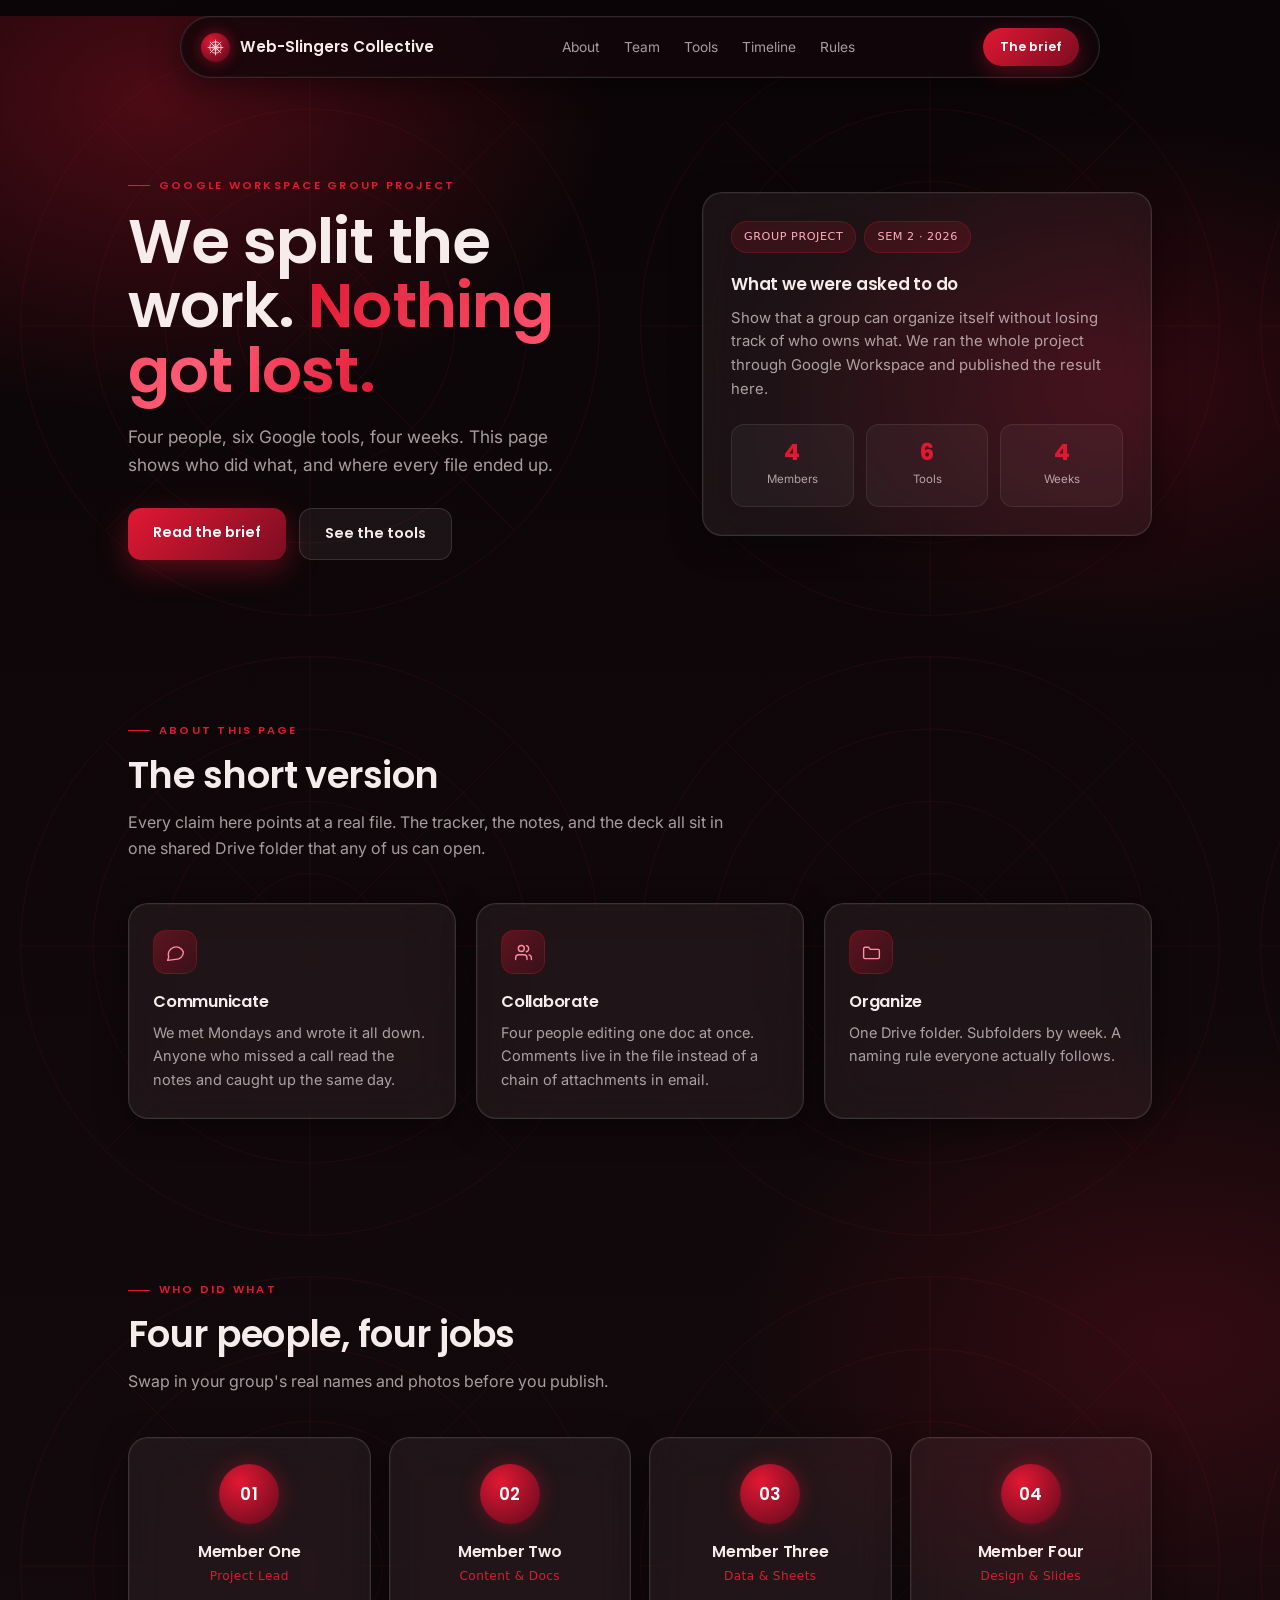
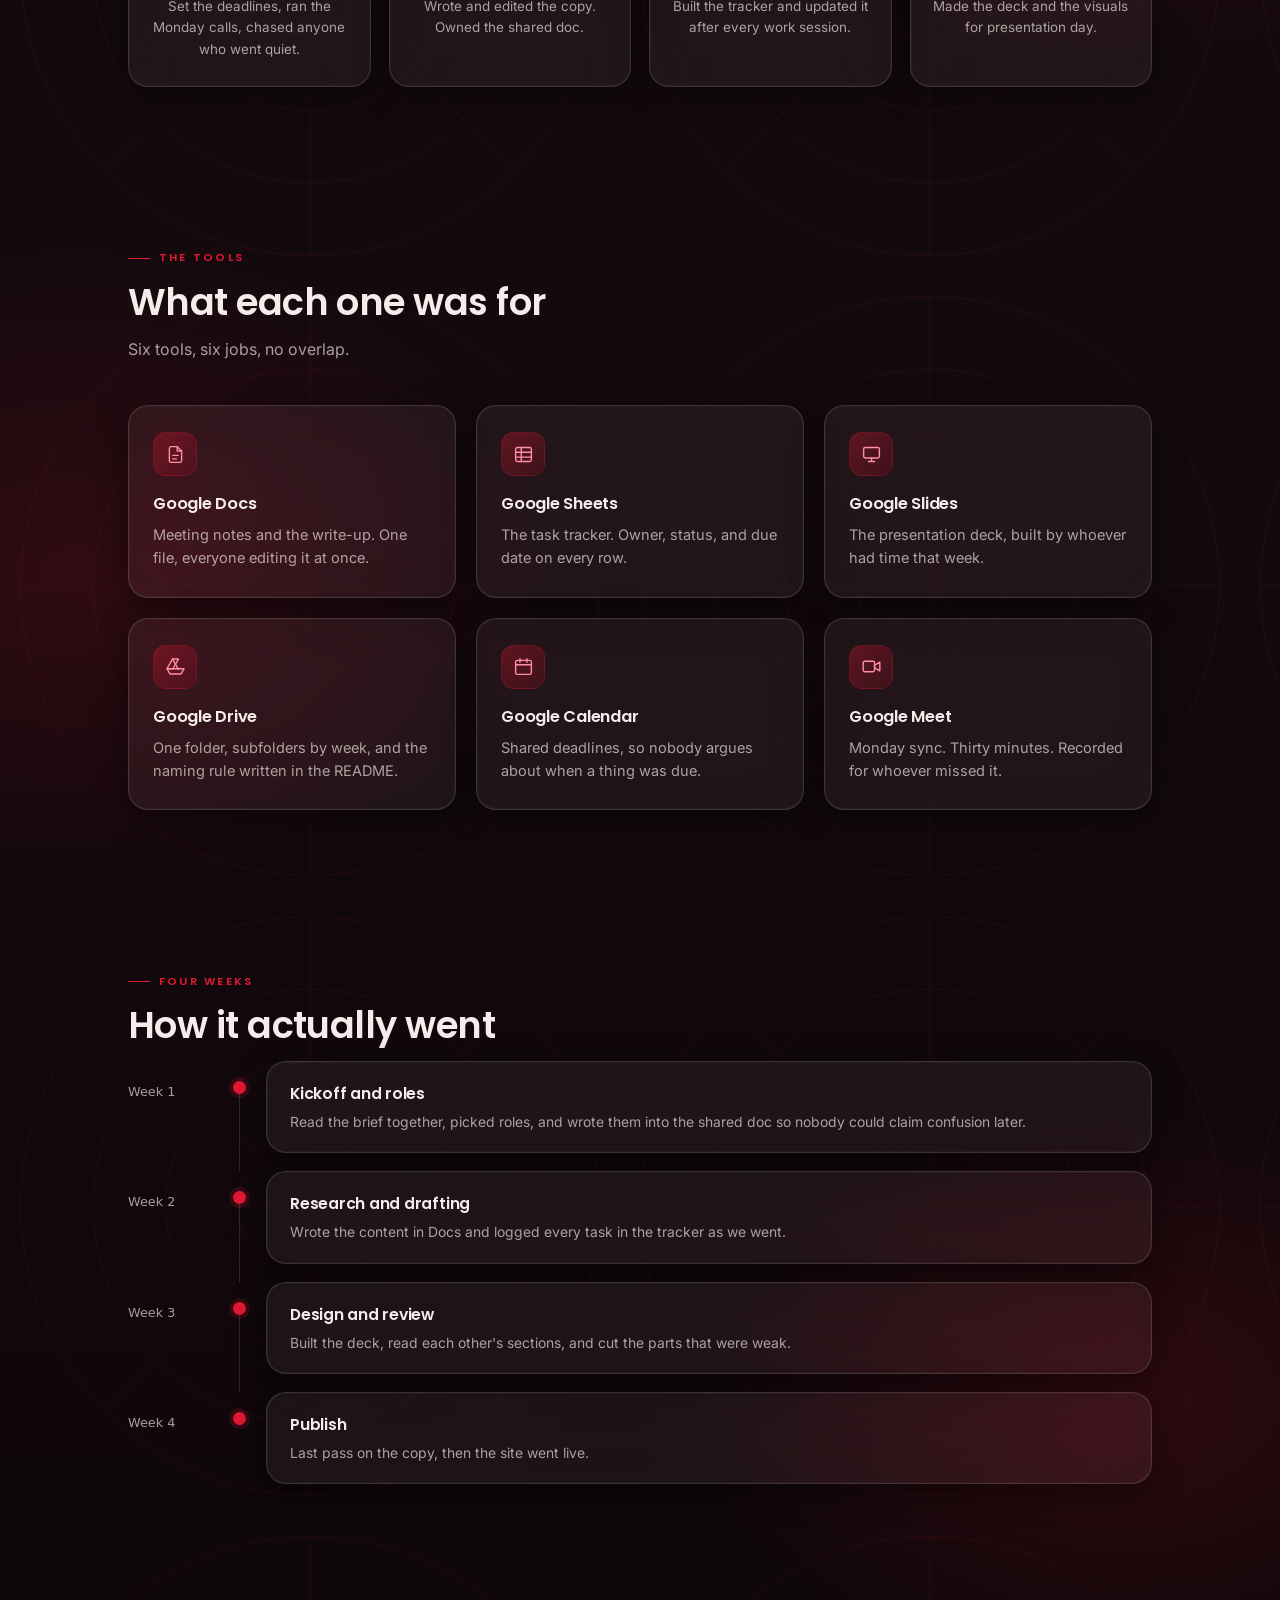
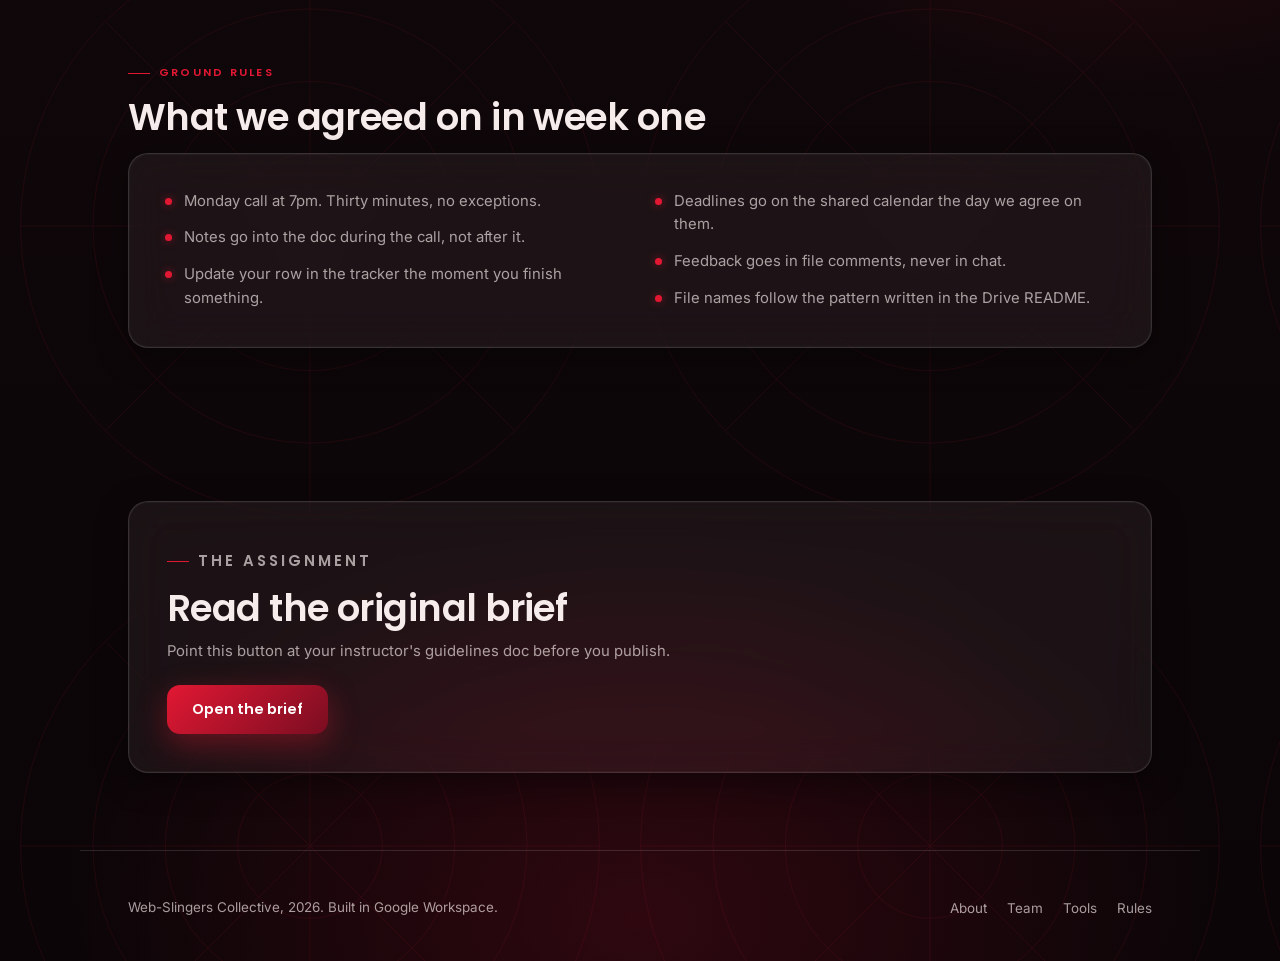
==== commit cba718fc: "Rewrite brand kit copy and harden it for iframe embedding Copy: replace the forced web-pun headings " ====
--- a/spiderman-brand-kit/index.html
+++ b/spiderman-brand-kit/index.html
@@ -3,19 +3,28 @@
 <head>
 <meta charset="UTF-8" />
 <meta name="viewport" content="width=device-width, initial-scale=1.0" />
-<title>Web-Slingers Collective — Google Workspace Project</title>
-<meta name="description" content="Brand kit draft: a Spider-Man-inspired, elegant crimson, liquid-glass one-page site demonstrating team communication, collaboration, and organization with Google Workspace." />
+<title>Web-Slingers Collective — Google Workspace Group Project</title>
+<meta name="description" content="A one-page record of how our group planned, split, and finished a project using Google Workspace." />
 <link rel="preconnect" href="https://fonts.googleapis.com">
 <link rel="preconnect" href="https://fonts.gstatic.com" crossorigin>
 <link href="https://fonts.googleapis.com/css2?family=Poppins:wght@500;600;700&family=Inter:wght@400;500;600&display=swap" rel="stylesheet">
 <link rel="icon" href="data:image/svg+xml,%3Csvg xmlns='http://www.w3.org/2000/svg' viewBox='0 0 32 32'%3E%3Ccircle cx='16' cy='16' r='16' fill='%23b3122f'/%3E%3Cg stroke='%23f7ecec' stroke-width='1' fill='none'%3E%3Ccircle cx='16' cy='16' r='6'/%3E%3Ccircle cx='16' cy='16' r='11'/%3E%3Cline x1='16' y1='2' x2='16' y2='30'/%3E%3Cline x1='2' y1='16' x2='30' y2='16'/%3E%3Cline x1='6' y1='6' x2='26' y2='26'/%3E%3Cline x1='26' y1='6' x2='6' y2='26'/%3E%3C/g%3E%3C/svg%3E">
 <style>
 /* ============================================================
-   Web-Slingers Collective — Spider-Man-inspired brand kit
-   Elegant crimson + liquid glass
-   Inlined on purpose: pasting this whole file into Google Sites'
-   "Embed code" box requires everything in one <style> block —
-   no external stylesheet reference will resolve there.
+   Web-Slingers Collective
+   Crimson + liquid glass, built to survive a Google Sites embed.
+
+   Embed notes (why the CSS looks like this):
+   - No position:fixed anywhere. Inside an iframe it pins to the
+     iframe viewport and goes glitchy on iOS Safari. Absolute layers
+     over a position:relative body behave the same everywhere.
+   - No 100vh sizing. In an embed, vh resolves to the iframe height,
+     which the person placing the embed picks by dragging a handle.
+     Padding-based sizing looks right at any box height.
+   - scroll-margin-top on every section so the sticky nav doesn't
+     cover a heading when an anchor link fires inside the frame.
+   - All CSS inlined. An external stylesheet reference will not
+     resolve when this is pasted into the Embed code box.
    ============================================================ */
 
 :root {
@@ -23,17 +32,16 @@
   --crimson-deep: #7a0d21;
   --crimson-bright: #e21833;
   --ink: #0b0507;
-  --ink-soft: #150a0d;
   --paper: #f7ecec;
-  --glass-fill: rgba(255, 255, 255, 0.06);
+  --glass-fill: rgba(255, 255, 255, 0.055);
   --glass-fill-strong: rgba(255, 255, 255, 0.1);
-  --glass-border: rgba(255, 255, 255, 0.14);
+  --glass-border: rgba(255, 255, 255, 0.13);
   --glass-shadow: 0 8px 32px rgba(0, 0, 0, 0.45), 0 0 0 1px rgba(255, 255, 255, 0.03) inset;
   --text-primary: #f7ecec;
-  --text-muted: rgba(247, 236, 236, 0.68);
-  --radius: 22px;
-  --font-display: "Poppins", "Segoe UI", system-ui, sans-serif;
-  --font-body: "Inter", "Segoe UI", system-ui, sans-serif;
+  --text-muted: rgba(247, 236, 236, 0.66);
+  --radius: 20px;
+  --font-display: "Poppins", "Segoe UI", Roboto, system-ui, sans-serif;
+  --font-body: "Inter", "Segoe UI", Roboto, system-ui, sans-serif;
 }
 
 * { margin: 0; padding: 0; box-sizing: border-box; }
@@ -41,38 +49,45 @@
 html { scroll-behavior: smooth; }
 
 body {
+  position: relative;
   font-family: var(--font-body);
   color: var(--text-primary);
   background: var(--ink);
   overflow-x: hidden;
   line-height: 1.6;
-}
-
-/* ---------- background: web lines + glow ---------- */
+  -webkit-font-smoothing: antialiased;
+}
+
+/* ---------- background layers ---------- */
 
 .web-backdrop {
-  position: fixed;
+  position: absolute;
   inset: 0;
   z-index: -2;
+  /* Glows are spread down the whole document, not just the first screen.
+     This layer spans the full scroll height, so a top-only glow would
+     leave everything below the hero flat black. */
   background:
-    radial-gradient(ellipse 60% 45% at 18% 8%, rgba(226, 24, 51, 0.35), transparent 60%),
-    radial-gradient(ellipse 55% 40% at 85% 15%, rgba(179, 18, 47, 0.28), transparent 60%),
-    radial-gradient(ellipse 70% 50% at 50% 100%, rgba(122, 13, 33, 0.4), transparent 60%),
-    linear-gradient(180deg, #0b0507 0%, #150a0d 45%, #0b0507 100%);
+    radial-gradient(760px 520px at 12% 2%, rgba(226, 24, 51, 0.30), transparent 60%),
+    radial-gradient(640px 440px at 88% 9%, rgba(179, 18, 47, 0.22), transparent 60%),
+    radial-gradient(720px 500px at 92% 32%, rgba(226, 24, 51, 0.17), transparent 62%),
+    radial-gradient(760px 520px at 6% 52%, rgba(179, 18, 47, 0.19), transparent 62%),
+    radial-gradient(700px 480px at 88% 72%, rgba(226, 24, 51, 0.15), transparent 62%),
+    radial-gradient(900px 620px at 50% 99%, rgba(122, 13, 33, 0.32), transparent 64%),
+    linear-gradient(180deg, #0b0507 0%, #140a0d 45%, #0b0507 100%);
 }
 
 .web-lines {
-  position: fixed;
+  position: absolute;
   inset: 0;
   z-index: -1;
-  opacity: 0.16;
+  opacity: 0.13;
   pointer-events: none;
-  background-image: url("data:image/svg+xml,%3Csvg xmlns='http://www.w3.org/2000/svg' width='400' height='400' viewBox='0 0 400 400'%3E%3Cg fill='none' stroke='%23e21833' stroke-width='0.6'%3E%3Ccircle cx='200' cy='200' r='40'/%3E%3Ccircle cx='200' cy='200' r='80'/%3E%3Ccircle cx='200' cy='200' r='120'/%3E%3Ccircle cx='200' cy='200' r='160'/%3E%3Ccircle cx='200' cy='200' r='200'/%3E%3Cline x1='200' y1='0' x2='200' y2='400'/%3E%3Cline x1='0' y1='200' x2='400' y2='200'/%3E%3Cline x1='58' y1='58' x2='342' y2='342'/%3E%3Cline x1='342' y1='58' x2='58' y2='342'/%3E%3Cline x1='200' y1='0' x2='30' y2='115'/%3E%3Cline x1='200' y1='0' x2='370' y2='115'/%3E%3Cline x1='400' y1='200' x2='285' y2='30'/%3E%3Cline x1='400' y1='200' x2='285' y2='370'/%3E%3Cline x1='200' y1='400' x2='370' y2='285'/%3E%3Cline x1='200' y1='400' x2='30' y2='285'/%3E%3Cline x1='0' y1='200' x2='115' y2='30'/%3E%3Cline x1='0' y1='200' x2='115' y2='370'/%3E%3C/g%3E%3C/svg%3E");
-  background-size: 480px 480px;
-  background-repeat: repeat;
-}
-
-/* ---------- glass utility ---------- */
+  background-image: url("data:image/svg+xml,%3Csvg xmlns='http://www.w3.org/2000/svg' width='600' height='600' viewBox='0 0 600 600'%3E%3Cg fill='none' stroke='%23e21833' stroke-width='0.7'%3E%3Ccircle cx='300' cy='300' r='70'/%3E%3Ccircle cx='300' cy='300' r='140'/%3E%3Ccircle cx='300' cy='300' r='210'/%3E%3Ccircle cx='300' cy='300' r='280'/%3E%3Cline x1='300' y1='20' x2='300' y2='580'/%3E%3Cline x1='20' y1='300' x2='580' y2='300'/%3E%3Cline x1='102' y1='102' x2='498' y2='498'/%3E%3Cline x1='498' y1='102' x2='102' y2='498'/%3E%3C/g%3E%3C/svg%3E");
+  background-size: 620px 620px;
+}
+
+/* ---------- glass ---------- */
 
 .glass {
   background: var(--glass-fill);
@@ -83,23 +98,30 @@
   box-shadow: var(--glass-shadow);
 }
 
-/* ---------- layout shell ---------- */
+/* ---------- shell ---------- */
 
 .wrap {
   max-width: 1120px;
   margin: 0 auto;
-  padding: 0 clamp(20px, 4vw, 48px);
-}
-
-section { padding: clamp(64px, 10vw, 120px) 0; position: relative; }
+  padding-left: clamp(20px, 4vw, 48px);
+  padding-right: clamp(20px, 4vw, 48px);
+}
+
+section {
+  padding-top: clamp(52px, 6vw, 84px);
+  padding-bottom: clamp(52px, 6vw, 84px);
+  scroll-margin-top: 90px;
+  position: relative;
+}
 
 .eyebrow {
   display: inline-flex;
   align-items: center;
-  gap: 8px;
-  font-family: var(--font-display);
-  font-size: 0.72rem;
-  letter-spacing: 0.22em;
+  gap: 9px;
+  font-family: var(--font-display);
+  font-size: 0.7rem;
+  font-weight: 600;
+  letter-spacing: 0.2em;
   text-transform: uppercase;
   color: var(--crimson-bright);
   margin-bottom: 14px;
@@ -110,42 +132,39 @@
   width: 22px;
   height: 1px;
   background: var(--crimson-bright);
-  display: inline-block;
-}
-
-h1, h2, h3 {
-  font-family: var(--font-display);
-  font-weight: 600;
-  letter-spacing: -0.01em;
-}
-
-h2 {
-  font-size: clamp(1.7rem, 3.2vw, 2.4rem);
-  margin-bottom: 14px;
-}
+}
+
+h1, h2, h3 { font-family: var(--font-display); font-weight: 600; letter-spacing: -0.015em; }
+
+h2 { font-size: clamp(1.65rem, 3vw, 2.3rem); line-height: 1.15; margin-bottom: 14px; }
 
 .section-lede {
   color: var(--text-muted);
-  max-width: 640px;
-  font-size: 1.02rem;
-  margin-bottom: 44px;
+  max-width: 620px;
+  font-size: 1rem;
+  margin-bottom: 42px;
 }
 
 /* ---------- nav ---------- */
 
 nav.glass {
   position: sticky;
-  top: 18px;
-  left: 50%;
-  transform: translateX(-50%);
+  top: 16px;
   z-index: 50;
-  width: min(920px, calc(100% - 32px));
-  margin: 18px auto 0;
+  max-width: 920px;
+  margin: 16px auto 0;
   display: flex;
   align-items: center;
   justify-content: space-between;
-  padding: 12px 22px;
+  gap: 16px;
+  padding: 11px 20px;
   border-radius: 999px;
+  /* Opaque dark tint, not the usual white-tinted glass. A sticky bar
+     scrolls over its own headings, and at 6% white the text underneath
+     stayed legible through the blur and read as a rendering bug. */
+  background: rgba(18, 8, 11, 0.82);
+  backdrop-filter: blur(20px) saturate(150%);
+  -webkit-backdrop-filter: blur(20px) saturate(150%);
 }
 
 .brand {
@@ -154,78 +173,63 @@
   gap: 10px;
   font-family: var(--font-display);
   font-weight: 600;
-  font-size: 1rem;
-  letter-spacing: 0.01em;
+  font-size: 0.95rem;
+  white-space: nowrap;
 }
 
 .brand-mark {
-  width: 30px;
-  height: 30px;
+  width: 29px;
+  height: 29px;
   border-radius: 50%;
-  background: radial-gradient(circle at 35% 30%, var(--crimson-bright), var(--crimson-deep) 70%);
+  background: radial-gradient(circle at 35% 30%, var(--crimson-bright), var(--crimson-deep) 72%);
   display: grid;
   place-items: center;
-  box-shadow: 0 0 14px rgba(226, 24, 51, 0.55);
+  box-shadow: 0 0 14px rgba(226, 24, 51, 0.5);
   flex-shrink: 0;
 }
 
-.brand-mark svg { width: 18px; height: 18px; }
-
-.nav-links {
-  display: flex;
-  gap: 26px;
-  list-style: none;
-  font-size: 0.88rem;
-}
-
-.nav-links a {
-  color: var(--text-muted);
-  text-decoration: none;
-  transition: color 0.2s ease;
-}
-
+.brand-mark svg { width: 17px; height: 17px; }
+
+.nav-links { display: flex; gap: 24px; list-style: none; font-size: 0.86rem; }
+
+.nav-links a { color: var(--text-muted); text-decoration: none; transition: color 0.2s ease; }
 .nav-links a:hover { color: var(--text-primary); }
 
 .nav-cta {
   font-family: var(--font-display);
-  font-size: 0.82rem;
+  font-size: 0.8rem;
   font-weight: 600;
   color: #fff;
   background: linear-gradient(135deg, var(--crimson-bright), var(--crimson-deep));
-  padding: 9px 18px;
+  padding: 9px 17px;
   border-radius: 999px;
   text-decoration: none;
-  box-shadow: 0 6px 20px rgba(226, 24, 51, 0.35);
+  box-shadow: 0 6px 20px rgba(226, 24, 51, 0.32);
   transition: transform 0.2s ease, box-shadow 0.2s ease;
   white-space: nowrap;
 }
 
-.nav-cta:hover { transform: translateY(-1px); box-shadow: 0 10px 26px rgba(226, 24, 51, 0.5); }
+.nav-cta:hover { transform: translateY(-1px); box-shadow: 0 10px 26px rgba(226, 24, 51, 0.48); }
 
 /* ---------- hero ---------- */
 
-.hero {
-  min-height: min(100vh, 760px);
-  display: flex;
-  align-items: center;
-  padding-top: 60px;
-}
+.hero { padding-top: clamp(56px, 7vw, 92px); }
 
 .hero-grid {
   display: grid;
-  grid-template-columns: 1.1fr 0.9fr;
-  gap: 48px;
+  grid-template-columns: 1.08fr 0.92fr;
+  gap: 46px;
   align-items: center;
 }
 
 .hero h1 {
-  font-size: clamp(2.4rem, 5.4vw, 4.1rem);
-  line-height: 1.05;
+  font-size: clamp(2.3rem, 5vw, 3.9rem);
+  line-height: 1.04;
   margin-bottom: 20px;
 }
 
 .hero h1 span {
-  background: linear-gradient(120deg, var(--crimson-bright), #ff5470 60%, var(--crimson-bright));
+  background: linear-gradient(120deg, var(--crimson-bright), #ff5c76 62%, var(--crimson-bright));
   -webkit-background-clip: text;
   background-clip: text;
   color: transparent;
@@ -233,75 +237,65 @@
 
 .hero p.lede {
   color: var(--text-muted);
-  font-size: 1.1rem;
-  max-width: 480px;
-  margin-bottom: 32px;
-}
-
-.hero-actions { display: flex; gap: 14px; flex-wrap: wrap; }
+  font-size: 1.08rem;
+  max-width: 460px;
+  margin-bottom: 30px;
+}
+
+.hero-actions { display: flex; gap: 13px; flex-wrap: wrap; }
+
+.btn-primary, .btn-ghost {
+  font-family: var(--font-display);
+  font-weight: 600;
+  font-size: 0.9rem;
+  padding: 13px 25px;
+  border-radius: 13px;
+  text-decoration: none;
+  display: inline-block;
+  transition: transform 0.2s ease, box-shadow 0.2s ease, background 0.2s ease;
+}
 
 .btn-primary {
-  font-family: var(--font-display);
-  font-weight: 600;
-  font-size: 0.92rem;
   color: #fff;
   background: linear-gradient(135deg, var(--crimson-bright), var(--crimson-deep));
-  padding: 14px 26px;
-  border-radius: 14px;
-  text-decoration: none;
-  box-shadow: 0 10px 30px rgba(226, 24, 51, 0.4);
-  transition: transform 0.2s ease, box-shadow 0.2s ease;
-  display: inline-block;
-}
-
-.btn-primary:hover { transform: translateY(-2px); box-shadow: 0 14px 36px rgba(226, 24, 51, 0.55); }
+  box-shadow: 0 10px 30px rgba(226, 24, 51, 0.36);
+}
+
+.btn-primary:hover { transform: translateY(-2px); box-shadow: 0 14px 36px rgba(226, 24, 51, 0.52); }
 
 .btn-ghost {
-  font-family: var(--font-display);
-  font-weight: 600;
-  font-size: 0.92rem;
   color: var(--text-primary);
   background: var(--glass-fill);
   border: 1px solid var(--glass-border);
-  backdrop-filter: blur(16px);
-  padding: 14px 26px;
-  border-radius: 14px;
-  text-decoration: none;
-  transition: background 0.2s ease, transform 0.2s ease;
-  display: inline-block;
 }
 
 .btn-ghost:hover { background: var(--glass-fill-strong); transform: translateY(-2px); }
 
-.hero-card {
-  padding: 30px;
-  position: relative;
-}
-
-.hero-card .tag-row { display: flex; gap: 8px; margin-bottom: 20px; flex-wrap: wrap; }
+.hero-card { padding: 28px; }
+
+.tag-row { display: flex; gap: 8px; margin-bottom: 18px; flex-wrap: wrap; }
 
 .tag {
-  font-size: 0.72rem;
-  font-family: var(--font-display);
-  letter-spacing: 0.04em;
+  font-size: 0.7rem;
+  font-family: var(--font-display);
+  font-weight: 500;
+  letter-spacing: 0.05em;
   padding: 6px 12px;
   border-radius: 999px;
-  background: rgba(226, 24, 51, 0.14);
-  border: 1px solid rgba(226, 24, 51, 0.3);
-  color: #ffb3c0;
-}
-
-.hero-card .stat-row {
-  display: grid;
-  grid-template-columns: repeat(3, 1fr);
-  gap: 14px;
-  margin-top: 24px;
-}
+  background: rgba(226, 24, 51, 0.13);
+  border: 1px solid rgba(226, 24, 51, 0.28);
+  color: #ffb0be;
+}
+
+.hero-card h3 { font-size: 1.05rem; }
+.hero-card p { color: var(--text-muted); font-size: 0.93rem; margin-top: 9px; }
+
+.stat-row { display: grid; grid-template-columns: repeat(3, 1fr); gap: 12px; margin-top: 22px; }
 
 .stat {
   text-align: center;
-  padding: 16px 8px;
-  border-radius: 14px;
+  padding: 15px 8px;
+  border-radius: 13px;
   background: rgba(255, 255, 255, 0.04);
   border: 1px solid rgba(255, 255, 255, 0.08);
 }
@@ -309,147 +303,136 @@
 .stat strong {
   display: block;
   font-family: var(--font-display);
-  font-size: 1.5rem;
+  font-size: 1.45rem;
+  line-height: 1.1;
   color: var(--crimson-bright);
 }
 
-.stat span { font-size: 0.74rem; color: var(--text-muted); }
-
-/* ---------- grid cards ---------- */
-
-.card-grid {
-  display: grid;
-  grid-template-columns: repeat(3, 1fr);
-  gap: 22px;
-}
+.stat span { font-size: 0.72rem; color: var(--text-muted); }
+
+/* ---------- cards ---------- */
+
+.card-grid { display: grid; grid-template-columns: repeat(3, 1fr); gap: 20px; }
 
 .card {
-  padding: 28px 24px;
+  padding: 26px 24px;
   transition: transform 0.25s ease, border-color 0.25s ease;
 }
 
-.card:hover { transform: translateY(-4px); border-color: rgba(226, 24, 51, 0.4); }
+.card:hover { transform: translateY(-4px); border-color: rgba(226, 24, 51, 0.38); }
 
 .card-icon {
-  width: 46px;
-  height: 46px;
-  border-radius: 14px;
+  width: 44px;
+  height: 44px;
+  border-radius: 13px;
   display: grid;
   place-items: center;
-  background: linear-gradient(135deg, rgba(226, 24, 51, 0.35), rgba(122, 13, 33, 0.35));
-  margin-bottom: 16px;
-  font-size: 1.3rem;
-}
-
-.card h3 { font-size: 1.05rem; margin-bottom: 8px; }
-.card p { color: var(--text-muted); font-size: 0.92rem; }
+  background: linear-gradient(135deg, rgba(226, 24, 51, 0.32), rgba(122, 13, 33, 0.3));
+  border: 1px solid rgba(226, 24, 51, 0.22);
+  margin-bottom: 15px;
+  color: #ff8fa3;
+}
+
+.card-icon svg { width: 21px; height: 21px; }
+
+.card h3 { font-size: 1.02rem; margin-bottom: 7px; }
+.card p { color: var(--text-muted); font-size: 0.91rem; }
 
 /* ---------- team ---------- */
 
-.team-grid {
-  display: grid;
-  grid-template-columns: repeat(4, 1fr);
-  gap: 20px;
-}
-
-.member {
-  padding: 26px 20px;
-  text-align: center;
-}
+.team-grid { display: grid; grid-template-columns: repeat(4, 1fr); gap: 18px; }
+
+.member { padding: 26px 20px; text-align: center; }
 
 .avatar {
-  width: 64px;
-  height: 64px;
+  width: 60px;
+  height: 60px;
   border-radius: 50%;
-  margin: 0 auto 16px;
-  background: radial-gradient(circle at 35% 30%, var(--crimson-bright), var(--crimson-deep) 75%);
+  margin: 0 auto 15px;
+  background: radial-gradient(circle at 35% 30%, var(--crimson-bright), var(--crimson-deep) 78%);
   display: grid;
   place-items: center;
-  box-shadow: 0 0 22px rgba(226, 24, 51, 0.4);
-}
-
-.avatar svg { width: 30px; height: 30px; }
-
-.member h3 { font-size: 1rem; margin-bottom: 4px; }
-.member .role { color: var(--crimson-bright); font-size: 0.78rem; font-family: var(--font-display); letter-spacing: 0.03em; margin-bottom: 10px; }
-.member p.desc { font-size: 0.85rem; color: var(--text-muted); }
+  box-shadow: 0 0 20px rgba(226, 24, 51, 0.34);
+  font-family: var(--font-display);
+  font-weight: 600;
+  font-size: 1.05rem;
+  color: #fff;
+  letter-spacing: 0.02em;
+}
+
+.member h3 { font-size: 0.98rem; margin-bottom: 3px; }
+
+.member .role {
+  color: var(--crimson-bright);
+  font-size: 0.76rem;
+  font-family: var(--font-display);
+  font-weight: 500;
+  letter-spacing: 0.03em;
+  margin-bottom: 9px;
+}
+
+.member p.desc { font-size: 0.84rem; color: var(--text-muted); }
 
 /* ---------- timeline ---------- */
 
-.timeline { display: flex; flex-direction: column; gap: 0; }
-
-.timeline-item {
-  display: grid;
-  grid-template-columns: 90px 24px 1fr;
-  gap: 18px;
-}
-
-.timeline-item .tl-date {
-  font-family: var(--font-display);
-  font-size: 0.82rem;
+.timeline-item { display: grid; grid-template-columns: 84px 22px 1fr; gap: 16px; }
+
+.tl-date {
+  font-family: var(--font-display);
+  font-size: 0.8rem;
+  font-weight: 500;
   color: var(--text-muted);
-  padding-top: 22px;
-}
-
-.timeline-item .tl-line {
-  display: flex;
-  flex-direction: column;
-  align-items: center;
-}
+  padding-top: 21px;
+}
+
+.tl-line { display: flex; flex-direction: column; align-items: center; }
 
 .tl-dot {
-  width: 14px;
-  height: 14px;
+  width: 13px;
+  height: 13px;
   border-radius: 50%;
   margin-top: 20px;
   background: var(--crimson-bright);
-  box-shadow: 0 0 0 4px rgba(226, 24, 51, 0.18);
+  box-shadow: 0 0 0 4px rgba(226, 24, 51, 0.16);
+  flex-shrink: 0;
 }
 
 .tl-bar { flex: 1; width: 1px; background: var(--glass-border); }
 
 .timeline-item:last-child .tl-bar { display: none; }
 
-.tl-card {
-  padding: 20px 24px;
-  margin-bottom: 20px;
-}
-
-.tl-card h3 { font-size: 1rem; margin-bottom: 6px; }
-.tl-card p { color: var(--text-muted); font-size: 0.88rem; }
-
-/* ---------- comms plan ---------- */
-
-.plan-panel { padding: 40px; display: grid; grid-template-columns: 1fr 1fr; gap: 32px; }
-
-.plan-panel ul { list-style: none; display: flex; flex-direction: column; gap: 14px; }
+.tl-card { padding: 19px 23px; margin-bottom: 18px; }
+.tl-card h3 { font-size: 0.98rem; margin-bottom: 5px; }
+.tl-card p { color: var(--text-muted); font-size: 0.87rem; }
+
+/* ---------- ground rules ---------- */
+
+.plan-panel { padding: 36px; display: grid; grid-template-columns: 1fr 1fr; gap: 30px; }
+
+.plan-panel ul { list-style: none; display: flex; flex-direction: column; gap: 13px; }
 
 .plan-panel li {
   display: flex;
   gap: 12px;
   align-items: flex-start;
-  font-size: 0.94rem;
+  font-size: 0.93rem;
   color: var(--text-muted);
 }
 
 .plan-panel li::before {
   content: "";
-  width: 8px;
-  height: 8px;
-  margin-top: 7px;
+  width: 7px;
+  height: 7px;
+  margin-top: 8px;
   border-radius: 50%;
   background: var(--crimson-bright);
   flex-shrink: 0;
-  box-shadow: 0 0 8px rgba(226, 24, 51, 0.6);
+  box-shadow: 0 0 8px rgba(226, 24, 51, 0.55);
 }
 
 /* ---------- footer ---------- */
 
-footer {
-  padding: 50px 0 40px;
-  border-top: 1px solid var(--glass-border);
-  margin-top: 40px;
-}
+footer { padding: 44px 0 40px; border-top: 1px solid var(--glass-border); margin-top: 30px; }
 
 .footer-row {
   display: flex;
@@ -459,27 +442,34 @@
   gap: 16px;
 }
 
-.footer-row p { color: var(--text-muted); font-size: 0.85rem; }
+.footer-row p { color: var(--text-muted); font-size: 0.84rem; }
 
 .footer-links { display: flex; gap: 20px; list-style: none; }
-.footer-links a { color: var(--text-muted); text-decoration: none; font-size: 0.85rem; }
+.footer-links a { color: var(--text-muted); text-decoration: none; font-size: 0.84rem; }
 .footer-links a:hover { color: var(--crimson-bright); }
 
 /* ---------- responsive ---------- */
 
-@media (max-width: 860px) {
-  .hero-grid { grid-template-columns: 1fr; }
+@media (max-width: 900px) {
+  .hero-grid { grid-template-columns: 1fr; gap: 34px; }
   .card-grid { grid-template-columns: repeat(2, 1fr); }
   .team-grid { grid-template-columns: repeat(2, 1fr); }
-  .plan-panel { grid-template-columns: 1fr; }
+  .plan-panel { grid-template-columns: 1fr; gap: 13px; }
   .nav-links { display: none; }
 }
 
 @media (max-width: 560px) {
   .card-grid { grid-template-columns: 1fr; }
   .team-grid { grid-template-columns: 1fr; }
-  .timeline-item { grid-template-columns: 70px 20px 1fr; }
-  .hero-card .stat-row { grid-template-columns: 1fr; }
+  .timeline-item { grid-template-columns: 64px 20px 1fr; gap: 12px; }
+  .stat-row { grid-template-columns: repeat(3, 1fr); }
+  .plan-panel { padding: 26px; }
+  .brand span.brand-text { display: none; }
+}
+
+@media (prefers-reduced-motion: reduce) {
+  html { scroll-behavior: auto; }
+  * { transition: none !important; }
 }
 </style>
 </head>
@@ -491,18 +481,18 @@
 <nav class="glass">
   <div class="brand">
     <span class="brand-mark">
-      <svg viewBox="0 0 24 24" fill="none" stroke="#f7ecec" stroke-width="1.2"><circle cx="12" cy="12" r="4"/><circle cx="12" cy="12" r="8"/><line x1="12" y1="1" x2="12" y2="23"/><line x1="1" y1="12" x2="23" y2="12"/><line x1="4" y1="4" x2="20" y2="20"/><line x1="20" y1="4" x2="4" y2="20"/></svg>
+      <svg viewBox="0 0 24 24" fill="none" stroke="#f7ecec" stroke-width="1.2" aria-hidden="true"><circle cx="12" cy="12" r="4"/><circle cx="12" cy="12" r="8"/><line x1="12" y1="1" x2="12" y2="23"/><line x1="1" y1="12" x2="23" y2="12"/><line x1="4" y1="4" x2="20" y2="20"/><line x1="20" y1="4" x2="4" y2="20"/></svg>
     </span>
-    Web-Slingers Collective
+    <span class="brand-text">Web-Slingers Collective</span>
   </div>
   <ul class="nav-links">
     <li><a href="#about">About</a></li>
     <li><a href="#team">Team</a></li>
-    <li><a href="#toolkit">Toolkit</a></li>
+    <li><a href="#tools">Tools</a></li>
     <li><a href="#timeline">Timeline</a></li>
-    <li><a href="#comms">Communication</a></li>
+    <li><a href="#rules">Rules</a></li>
   </ul>
-  <a class="nav-cta" href="#guidelines">Project Guidelines</a>
+  <a class="nav-cta" href="#brief">The brief</a>
 </nav>
 
 <main>
@@ -512,14 +502,14 @@
     <div class="hero-grid">
       <div>
         <p class="eyebrow">Google Workspace Group Project</p>
-        <h1>Our web of <span>collaboration</span>, spun in Workspace.</h1>
+        <h1>We split the work. <span>Nothing got lost.</span></h1>
         <p class="lede">
-          A one-page showcase of how our team communicates, organizes, and delivers together —
-          powered end-to-end by Google Docs, Sheets, Slides, Drive, Calendar, and Meet.
+          Four people, six Google tools, four weeks. This page shows who did what,
+          and where every file ended up.
         </p>
         <div class="hero-actions">
-          <a class="btn-primary" href="#guidelines">View Project Guidelines</a>
-          <a class="btn-ghost" href="#toolkit">See Our Toolkit</a>
+          <a class="btn-primary" href="#brief">Read the brief</a>
+          <a class="btn-ghost" href="#tools">See the tools</a>
         </div>
       </div>
 
@@ -527,18 +517,16 @@
         <div class="tag-row">
           <span class="tag">GROUP PROJECT</span>
           <span class="tag">SEM 2 · 2026</span>
-          <span class="tag">LIVE SITE</span>
-        </div>
-        <h3>Mission Brief</h3>
-        <p style="color:var(--text-muted); font-size:0.94rem; margin-top:10px;">
-          Demonstrate our team's ability to communicate, collaborate, and organize
-          information clearly — built entirely with Google Workspace tools and
-          published as a single, elegant Google Site.
+        </div>
+        <h3>What we were asked to do</h3>
+        <p>
+          Show that a group can organize itself without losing track of who owns what.
+          We ran the whole project through Google Workspace and published the result here.
         </p>
         <div class="stat-row">
-          <div class="stat"><strong>6</strong><span>Team Members</span></div>
-          <div class="stat"><strong>6</strong><span>Workspace Tools</span></div>
-          <div class="stat"><strong>1</strong><span>Shared Site</span></div>
+          <div class="stat"><strong>4</strong><span>Members</span></div>
+          <div class="stat"><strong>6</strong><span>Tools</span></div>
+          <div class="stat"><strong>4</strong><span>Weeks</span></div>
         </div>
       </div>
     </div>
@@ -546,159 +534,176 @@
 
   <!-- ABOUT -->
   <section id="about" class="wrap">
-    <p class="eyebrow">About This Site</p>
-    <h2>Built to prove one thing: we work well together.</h2>
+    <p class="eyebrow">About this page</p>
+    <h2>The short version</h2>
     <p class="section-lede">
-      This page is our team's central web — every strand connects back to a Google Workspace
-      tool we used to plan, draft, review, and ship this project as a group.
+      Every claim here points at a real file. The tracker, the notes, and the deck all sit
+      in one shared Drive folder that any of us can open.
     </p>
     <div class="card-grid">
       <div class="card glass">
-        <div class="card-icon">🕸️</div>
+        <div class="card-icon">
+          <svg viewBox="0 0 24 24" fill="none" stroke="currentColor" stroke-width="1.6" stroke-linecap="round" stroke-linejoin="round" aria-hidden="true"><path d="M21 11.5a8.4 8.4 0 0 1-9 8.3L3 21l1.2-3.6A8.4 8.4 0 1 1 21 11.5Z"/></svg>
+        </div>
         <h3>Communicate</h3>
-        <p>Daily check-ins and async updates kept everyone aligned, from kickoff to final review.</p>
-      </div>
-      <div class="card glass">
-        <div class="card-icon">🤝</div>
+        <p>We met Mondays and wrote it all down. Anyone who missed a call read the notes and caught up the same day.</p>
+      </div>
+      <div class="card glass">
+        <div class="card-icon">
+          <svg viewBox="0 0 24 24" fill="none" stroke="currentColor" stroke-width="1.6" stroke-linecap="round" stroke-linejoin="round" aria-hidden="true"><path d="M16 20v-1.8a3.6 3.6 0 0 0-3.6-3.6H6.6A3.6 3.6 0 0 0 3 18.2V20"/><circle cx="9.5" cy="7.4" r="3.4"/><path d="M21 20v-1.8a3.6 3.6 0 0 0-2.7-3.5"/><path d="M15.3 4.2a3.6 3.6 0 0 1 0 6.9"/></svg>
+        </div>
         <h3>Collaborate</h3>
-        <p>Shared documents and live co-editing let the whole team contribute in real time.</p>
-      </div>
-      <div class="card glass">
-        <div class="card-icon">🗂️</div>
+        <p>Four people editing one doc at once. Comments live in the file instead of a chain of attachments in email.</p>
+      </div>
+      <div class="card glass">
+        <div class="card-icon">
+          <svg viewBox="0 0 24 24" fill="none" stroke="currentColor" stroke-width="1.6" stroke-linecap="round" stroke-linejoin="round" aria-hidden="true"><path d="M3 7.5A1.5 1.5 0 0 1 4.5 6h4.2l2 2.4h8.8A1.5 1.5 0 0 1 21 9.9v7.6a1.5 1.5 0 0 1-1.5 1.5h-15A1.5 1.5 0 0 1 3 17.5Z"/></svg>
+        </div>
         <h3>Organize</h3>
-        <p>A single shared Drive kept every draft, asset, and decision easy to find.</p>
+        <p>One Drive folder. Subfolders by week. A naming rule everyone actually follows.</p>
       </div>
     </div>
   </section>
 
   <!-- TEAM -->
   <section id="team" class="wrap">
-    <p class="eyebrow">Meet the Team</p>
-    <h2>The people behind the web</h2>
-    <p class="section-lede">Swap in your group's real names, roles, and photos before publishing.</p>
+    <p class="eyebrow">Who did what</p>
+    <h2>Four people, four jobs</h2>
+    <p class="section-lede">Swap in your group's real names and photos before you publish.</p>
     <div class="team-grid">
       <div class="member glass">
-        <div class="avatar"><svg viewBox="0 0 24 24" fill="none" stroke="#f7ecec" stroke-width="1.3"><circle cx="12" cy="12" r="3"/><circle cx="12" cy="12" r="7"/></svg></div>
+        <div class="avatar">01</div>
         <h3>Member One</h3>
         <p class="role">Project Lead</p>
-        <p class="desc">Coordinates timelines and keeps the team's shared Calendar on track.</p>
+        <p class="desc">Set the deadlines, ran the Monday calls, chased anyone who went quiet.</p>
       </div>
       <div class="member glass">
-        <div class="avatar"><svg viewBox="0 0 24 24" fill="none" stroke="#f7ecec" stroke-width="1.3"><circle cx="12" cy="12" r="3"/><circle cx="12" cy="12" r="7"/></svg></div>
+        <div class="avatar">02</div>
         <h3>Member Two</h3>
         <p class="role">Content &amp; Docs</p>
-        <p class="desc">Drafts and edits shared write-ups in Google Docs.</p>
+        <p class="desc">Wrote and edited the copy. Owned the shared doc.</p>
       </div>
       <div class="member glass">
-        <div class="avatar"><svg viewBox="0 0 24 24" fill="none" stroke="#f7ecec" stroke-width="1.3"><circle cx="12" cy="12" r="3"/><circle cx="12" cy="12" r="7"/></svg></div>
+        <div class="avatar">03</div>
         <h3>Member Three</h3>
         <p class="role">Data &amp; Sheets</p>
-        <p class="desc">Tracks tasks and metrics in a shared Google Sheet.</p>
+        <p class="desc">Built the tracker and updated it after every work session.</p>
       </div>
       <div class="member glass">
-        <div class="avatar"><svg viewBox="0 0 24 24" fill="none" stroke="#f7ecec" stroke-width="1.3"><circle cx="12" cy="12" r="3"/><circle cx="12" cy="12" r="7"/></svg></div>
+        <div class="avatar">04</div>
         <h3>Member Four</h3>
         <p class="role">Design &amp; Slides</p>
-        <p class="desc">Builds the visual story in Google Slides for presentations.</p>
+        <p class="desc">Made the deck and the visuals for presentation day.</p>
       </div>
     </div>
   </section>
 
-  <!-- TOOLKIT -->
-  <section id="toolkit" class="wrap">
-    <p class="eyebrow">Our Toolkit</p>
-    <h2>Every strand is a Workspace tool</h2>
-    <p class="section-lede">How each tool powered a different part of getting this project done.</p>
+  <!-- TOOLS -->
+  <section id="tools" class="wrap">
+    <p class="eyebrow">The tools</p>
+    <h2>What each one was for</h2>
+    <p class="section-lede">Six tools, six jobs, no overlap.</p>
     <div class="card-grid">
       <div class="card glass">
-        <div class="card-icon">📄</div>
+        <div class="card-icon">
+          <svg viewBox="0 0 24 24" fill="none" stroke="currentColor" stroke-width="1.6" stroke-linecap="round" stroke-linejoin="round" aria-hidden="true"><path d="M14 3H7a2 2 0 0 0-2 2v14a2 2 0 0 0 2 2h10a2 2 0 0 0 2-2V8Z"/><path d="M14 3v5h5"/><path d="M9 13h6M9 17h4"/></svg>
+        </div>
         <h3>Google Docs</h3>
-        <p>Shared outlines, meeting notes, and the project write-up — all edited live together.</p>
-      </div>
-      <div class="card glass">
-        <div class="card-icon">📊</div>
+        <p>Meeting notes and the write-up. One file, everyone editing it at once.</p>
+      </div>
+      <div class="card glass">
+        <div class="card-icon">
+          <svg viewBox="0 0 24 24" fill="none" stroke="currentColor" stroke-width="1.6" stroke-linecap="round" stroke-linejoin="round" aria-hidden="true"><rect x="3" y="4" width="18" height="16" rx="2"/><path d="M3 9.5h18M3 15h18M9.5 4v16"/></svg>
+        </div>
         <h3>Google Sheets</h3>
-        <p>Task tracker, timeline, and role assignments kept in one shared source of truth.</p>
-      </div>
-      <div class="card glass">
-        <div class="card-icon">🖼️</div>
+        <p>The task tracker. Owner, status, and due date on every row.</p>
+      </div>
+      <div class="card glass">
+        <div class="card-icon">
+          <svg viewBox="0 0 24 24" fill="none" stroke="currentColor" stroke-width="1.6" stroke-linecap="round" stroke-linejoin="round" aria-hidden="true"><rect x="3" y="4" width="18" height="12" rx="2"/><path d="M12 16v4M8.5 20h7"/></svg>
+        </div>
         <h3>Google Slides</h3>
-        <p>Our pitch deck and visual assets, built collaboratively for presentation day.</p>
-      </div>
-      <div class="card glass">
-        <div class="card-icon">🗄️</div>
+        <p>The presentation deck, built by whoever had time that week.</p>
+      </div>
+      <div class="card glass">
+        <div class="card-icon">
+          <svg viewBox="0 0 24 24" fill="none" stroke="currentColor" stroke-width="1.6" stroke-linecap="round" stroke-linejoin="round" aria-hidden="true"><path d="m8.6 3.5 6.8 11.8"/><path d="M15.4 3.5H8.6L2.2 14.6h6.8Z"/><path d="M2.2 14.6 5.6 20.5h12.8l3.4-5.9Z"/></svg>
+        </div>
         <h3>Google Drive</h3>
-        <p>A shared folder structure keeping drafts, assets, and final files organized.</p>
-      </div>
-      <div class="card glass">
-        <div class="card-icon">📅</div>
+        <p>One folder, subfolders by week, and the naming rule written in the README.</p>
+      </div>
+      <div class="card glass">
+        <div class="card-icon">
+          <svg viewBox="0 0 24 24" fill="none" stroke="currentColor" stroke-width="1.6" stroke-linecap="round" stroke-linejoin="round" aria-hidden="true"><rect x="3" y="5" width="18" height="16" rx="2"/><path d="M3 10h18M8 3v4M16 3v4"/></svg>
+        </div>
         <h3>Google Calendar</h3>
-        <p>Shared deadlines, meeting times, and milestones visible to the whole team.</p>
-      </div>
-      <div class="card glass">
-        <div class="card-icon">🎥</div>
+        <p>Shared deadlines, so nobody argues about when a thing was due.</p>
+      </div>
+      <div class="card glass">
+        <div class="card-icon">
+          <svg viewBox="0 0 24 24" fill="none" stroke="currentColor" stroke-width="1.6" stroke-linecap="round" stroke-linejoin="round" aria-hidden="true"><rect x="2.5" y="6" width="13" height="12" rx="2"/><path d="m15.5 10.5 6-3.4v9.8l-6-3.4Z"/></svg>
+        </div>
         <h3>Google Meet</h3>
-        <p>Weekly syncs and quick huddles to unblock work and align in real time.</p>
+        <p>Monday sync. Thirty minutes. Recorded for whoever missed it.</p>
       </div>
     </div>
   </section>
 
   <!-- TIMELINE -->
   <section id="timeline" class="wrap">
-    <p class="eyebrow">Project Timeline</p>
-    <h2>How the web came together</h2>
+    <p class="eyebrow">Four weeks</p>
+    <h2>How it actually went</h2>
     <div class="timeline">
       <div class="timeline-item">
         <div class="tl-date">Week 1</div>
         <div class="tl-line"><div class="tl-dot"></div><div class="tl-bar"></div></div>
-        <div class="tl-card glass"><h3>Kickoff &amp; Roles</h3><p>Reviewed the project guidelines together and assigned roles in a shared Doc.</p></div>
+        <div class="tl-card glass"><h3>Kickoff and roles</h3><p>Read the brief together, picked roles, and wrote them into the shared doc so nobody could claim confusion later.</p></div>
       </div>
       <div class="timeline-item">
         <div class="tl-date">Week 2</div>
         <div class="tl-line"><div class="tl-dot"></div><div class="tl-bar"></div></div>
-        <div class="tl-card glass"><h3>Research &amp; Draft</h3><p>Built out content in Docs and Sheets while tracking progress on the shared tracker.</p></div>
+        <div class="tl-card glass"><h3>Research and drafting</h3><p>Wrote the content in Docs and logged every task in the tracker as we went.</p></div>
       </div>
       <div class="timeline-item">
         <div class="tl-date">Week 3</div>
         <div class="tl-line"><div class="tl-dot"></div><div class="tl-bar"></div></div>
-        <div class="tl-card glass"><h3>Design &amp; Review</h3><p>Assembled Slides, gathered feedback in Meet, and refined the site layout.</p></div>
+        <div class="tl-card glass"><h3>Design and review</h3><p>Built the deck, read each other's sections, and cut the parts that were weak.</p></div>
       </div>
       <div class="timeline-item">
         <div class="tl-date">Week 4</div>
         <div class="tl-line"><div class="tl-dot"></div></div>
-        <div class="tl-card glass"><h3>Publish</h3><p>Finalized and published the one-page Google Site for submission.</p></div>
+        <div class="tl-card glass"><h3>Publish</h3><p>Last pass on the copy, then the site went live.</p></div>
       </div>
     </div>
   </section>
 
-  <!-- COMMUNICATION PLAN -->
-  <section id="comms" class="wrap">
-    <p class="eyebrow">Communication Plan</p>
-    <h2>How we stay in sync</h2>
+  <!-- GROUND RULES -->
+  <section id="rules" class="wrap">
+    <p class="eyebrow">Ground rules</p>
+    <h2>What we agreed on in week one</h2>
     <div class="plan-panel glass">
       <ul>
-        <li>Weekly Google Meet sync every Monday to review progress and blockers.</li>
-        <li>Shared Google Doc for meeting notes, always updated live during calls.</li>
-        <li>Task status tracked in a shared Google Sheet, updated after every work session.</li>
+        <li>Monday call at 7pm. Thirty minutes, no exceptions.</li>
+        <li>Notes go into the doc during the call, not after it.</li>
+        <li>Update your row in the tracker the moment you finish something.</li>
       </ul>
       <ul>
-        <li>Deadlines and milestones posted to a shared Google Calendar visible to all members.</li>
-        <li>Feedback on drafts left as comments directly in Docs and Slides.</li>
-        <li>Final files organized in a single shared Drive folder with clear naming.</li>
+        <li>Deadlines go on the shared calendar the day we agree on them.</li>
+        <li>Feedback goes in file comments, never in chat.</li>
+        <li>File names follow the pattern written in the Drive README.</li>
       </ul>
     </div>
   </section>
 
-  <!-- GUIDELINES -->
-  <section id="guidelines" class="wrap">
-    <div class="hero-card glass" style="padding:40px;">
-      <p class="eyebrow">Project Guidelines</p>
-      <h2 style="margin-bottom:12px;">Reference the official brief</h2>
-      <p style="color:var(--text-muted); max-width:560px; margin-bottom:22px;">
-        Replace this card's link with your instructor's project guidelines document
-        so visitors can access the original brief in one click.
+  <!-- BRIEF -->
+  <section id="brief" class="wrap">
+    <div class="hero-card glass" style="padding:38px;">
+      <p class="eyebrow">The assignment</p>
+      <h2 style="margin-bottom:10px;">Read the original brief</h2>
+      <p style="color:var(--text-muted); max-width:540px; margin-bottom:22px;">
+        Point this button at your instructor's guidelines doc before you publish.
       </p>
-      <a class="btn-primary" href="#" target="_blank" rel="noopener">Open Project Guidelines</a>
+      <a class="btn-primary" href="#" target="_blank" rel="noopener">Open the brief</a>
     </div>
   </section>
 
@@ -706,12 +711,12 @@
 
 <footer class="wrap">
   <div class="footer-row">
-    <p>&copy; 2026 Web-Slingers Collective. Built with Google Workspace.</p>
+    <p>Web-Slingers Collective, 2026. Built in Google Workspace.</p>
     <ul class="footer-links">
       <li><a href="#about">About</a></li>
       <li><a href="#team">Team</a></li>
-      <li><a href="#toolkit">Toolkit</a></li>
-      <li><a href="#comms">Communication</a></li>
+      <li><a href="#tools">Tools</a></li>
+      <li><a href="#rules">Rules</a></li>
     </ul>
   </div>
 </footer>
